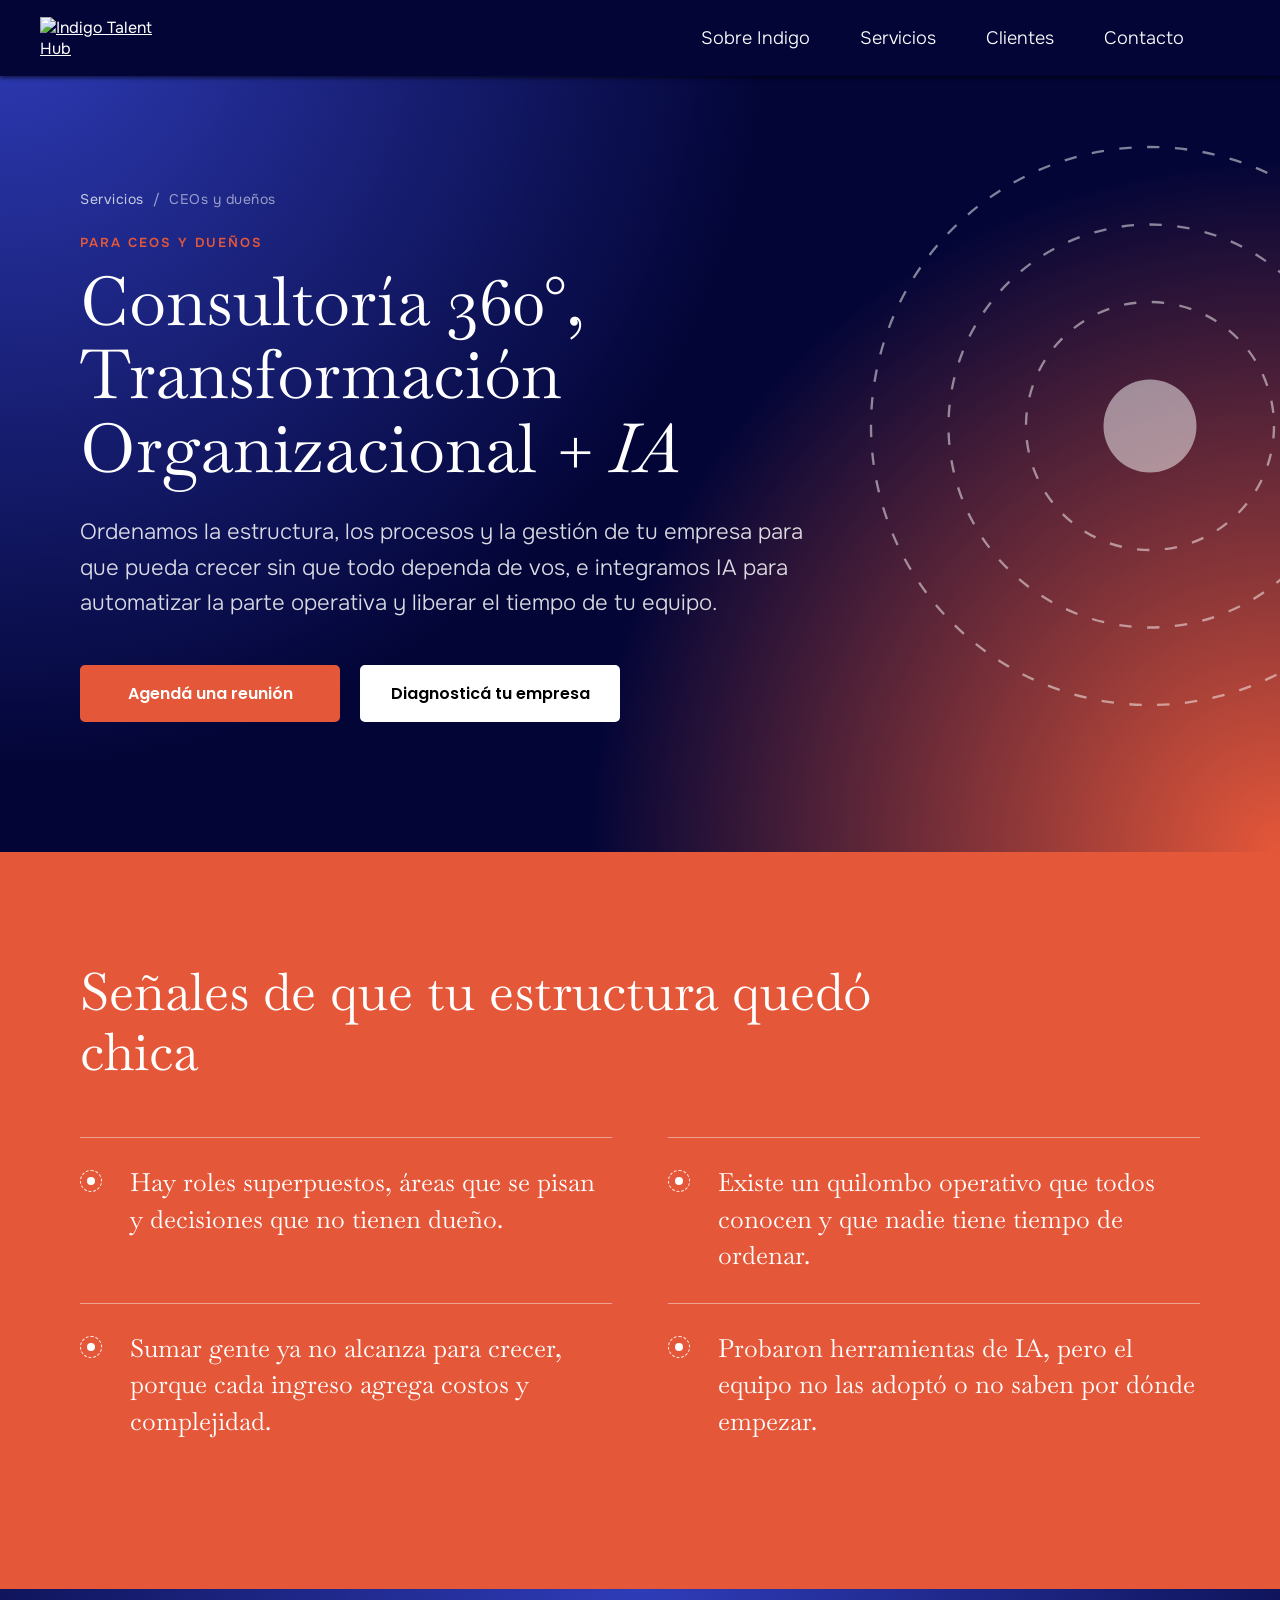
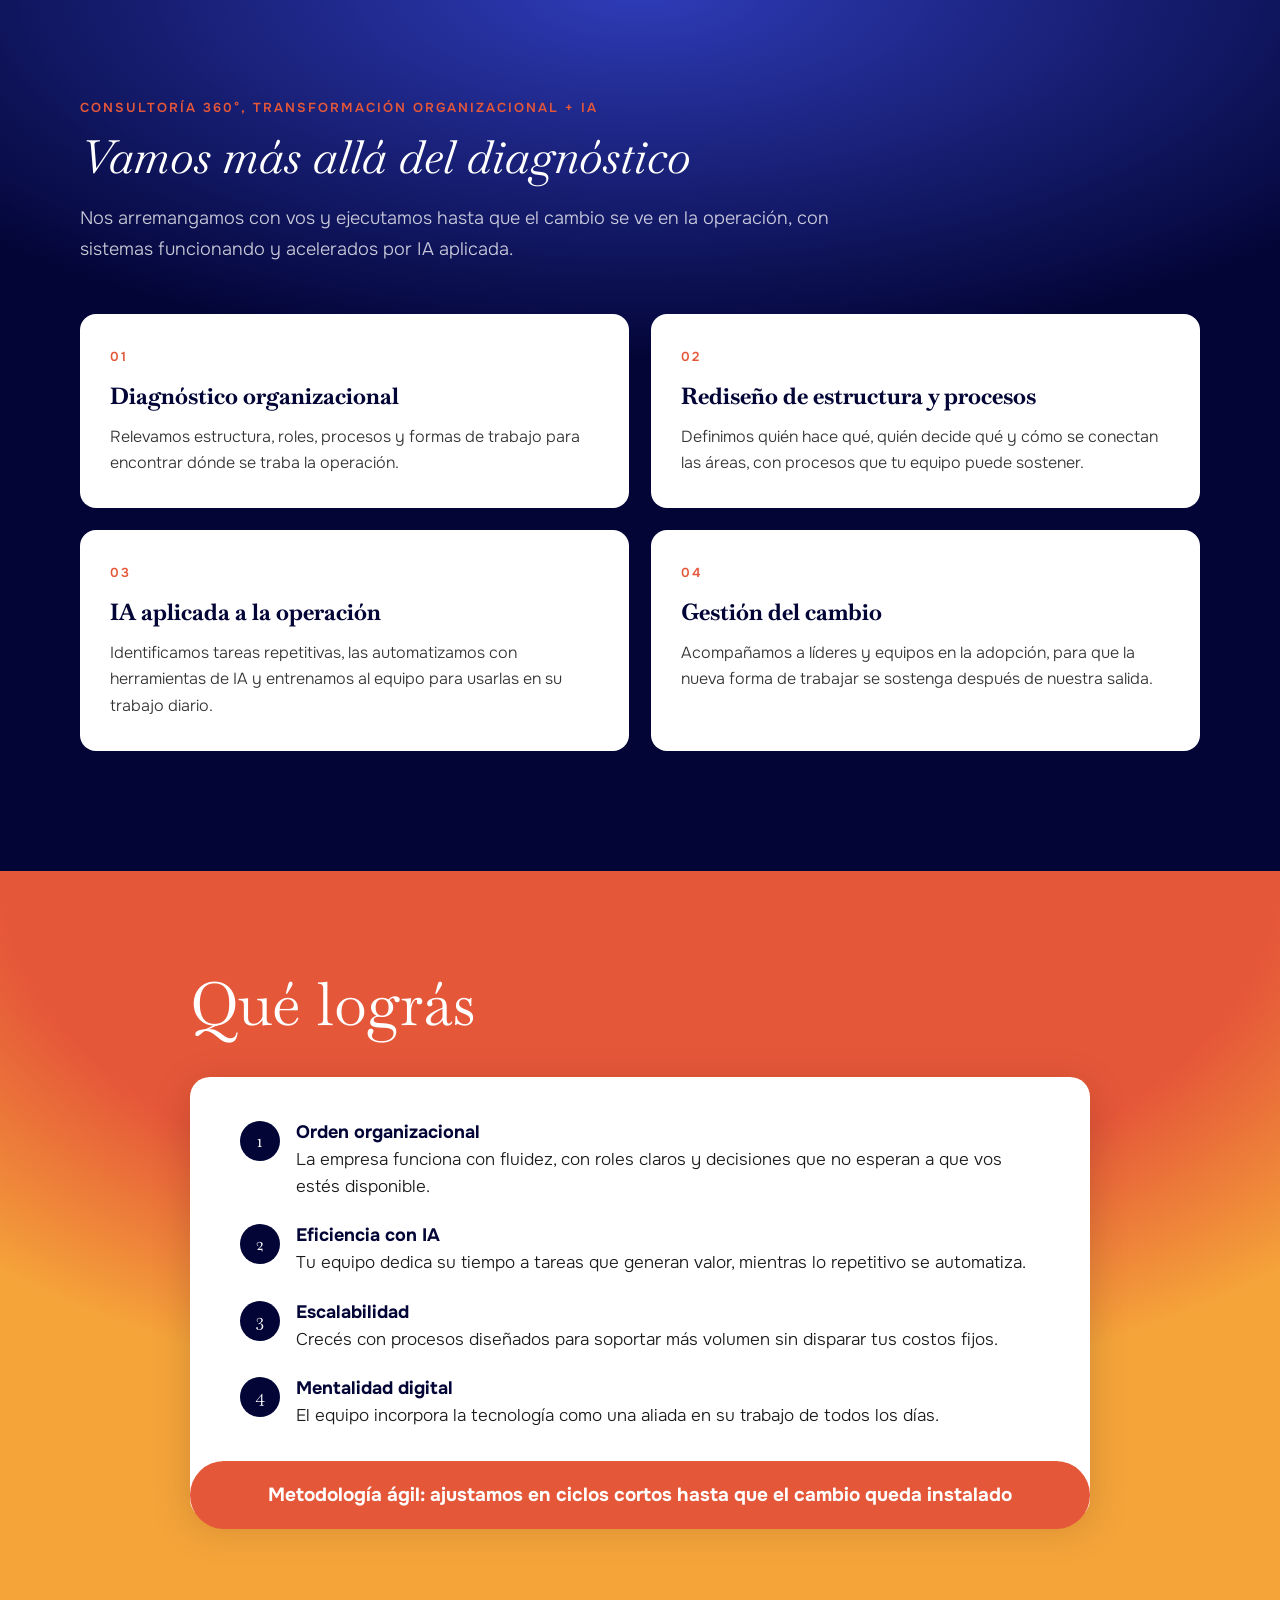
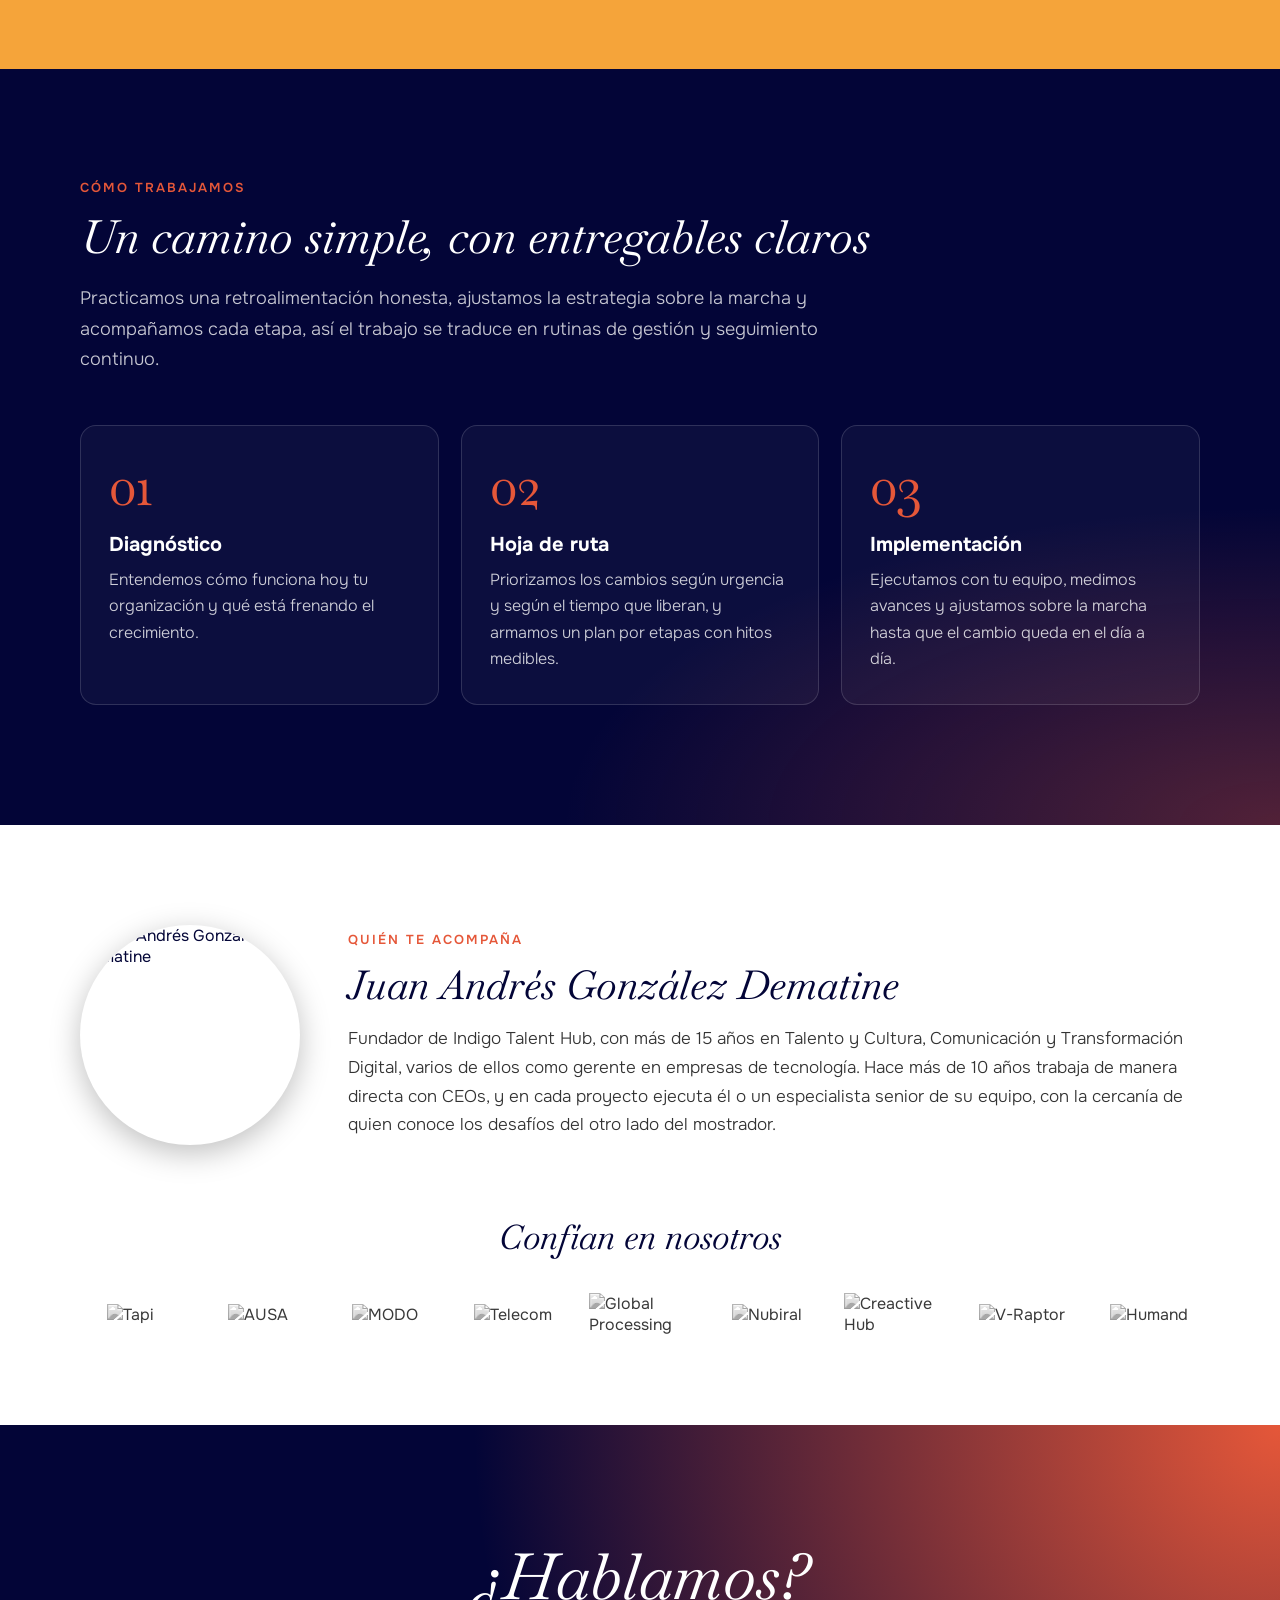
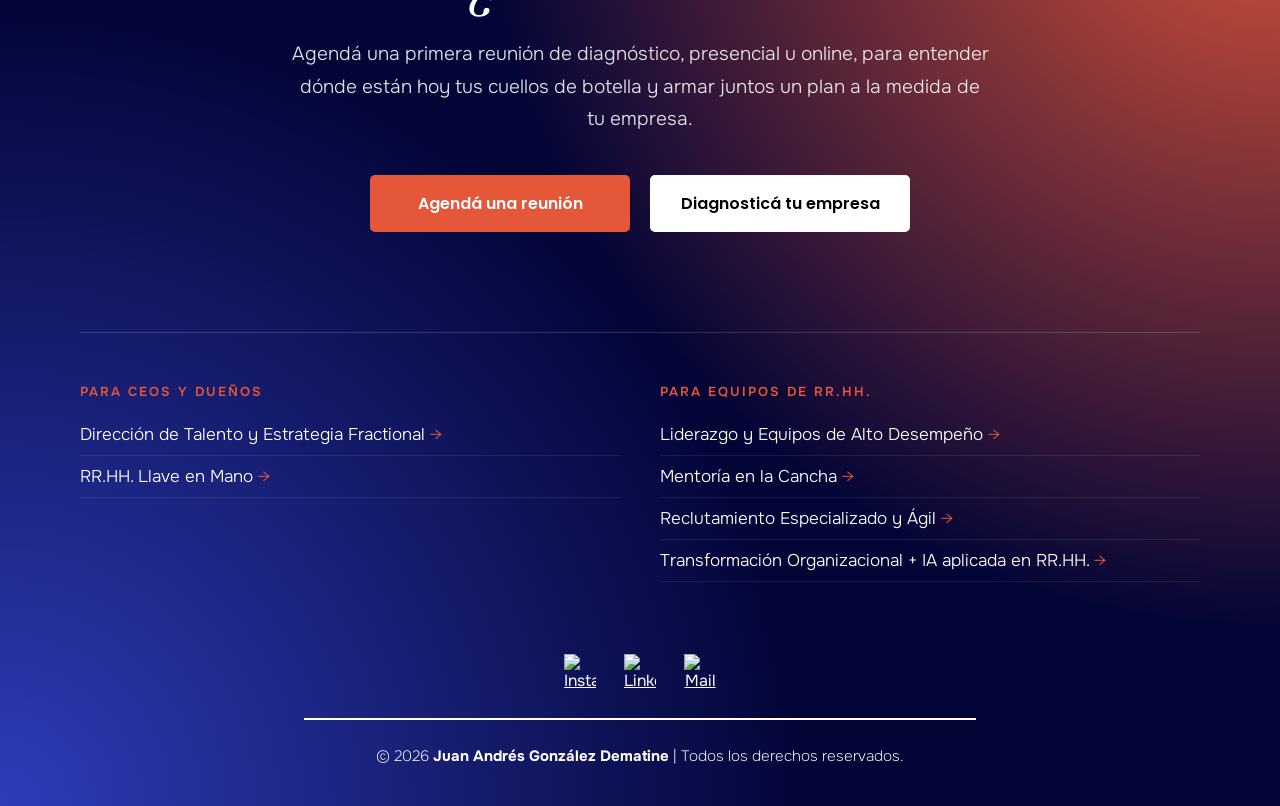
==== consultoria-360.html @ 455ba2f0 "agregado de servicios" ====
<!DOCTYPE html>
<html lang="es">
<head>
<!-- Google Tag Manager -->
<script>(function(w,d,s,l,i){w[l]=w[l]||[];w[l].push({'gtm.start':new Date().getTime(),event:'gtm.js'});var f=d.getElementsByTagName(s)[0],j=d.createElement(s),dl=l!='dataLayer'?'&l='+l:'';j.async=true;j.src='https://www.googletagmanager.com/gtm.js?id='+i+dl;f.parentNode.insertBefore(j,f);})(window,document,'script','dataLayer','GTM-PKJ9HS4C');</script>
<!-- End Google Tag Manager -->
<meta charset="UTF-8">
<meta name="viewport" content="width=device-width, initial-scale=1.0">
<title>Consultoría 360°, Transformación Organizacional + IA | Indigo Talent Hub</title>
<meta name="description" content="Ordenamos estructura, procesos y gestión para que tu empresa escale con eficiencia, integrando IA para automatizar la operación.">
<meta property="og:title" content="Consultoría 360°, Transformación Organizacional + IA | Indigo Talent Hub">
<meta property="og:description" content="Ordenamos estructura, procesos y gestión para que tu empresa escale con eficiencia, integrando IA para automatizar la operación.">
<meta property="og:image" content="https://www.indigotalenthub.com/png/logoindigo.png">
<link rel="icon" href="https://www.indigotalenthub.com/png/logoNavIndigo.png" type="image/png">
<link rel="preconnect" href="https://fonts.googleapis.com">
<link rel="preconnect" href="https://fonts.gstatic.com" crossorigin>
<link href="https://fonts.googleapis.com/css2?family=Baskervville:ital,wght@0,400;0,700;1,400&family=Onest:wght@200;300;400;600;700&family=Poppins:wght@600&display=swap" rel="stylesheet">
<style>
:root{--navy:#030537;--coral:#E55739;--amber:#F5A43A;--blue:rgba(70,90,255,.65);--cream:#FEFCF3;--ink:#1a1a1a;--muted:#333}
*{box-sizing:border-box}
html,body{margin:0;padding:0;background:var(--navy);color:#fff;font-family:Onest,sans-serif;overflow-x:hidden;scroll-behavior:smooth}
img{max-width:100%;height:auto}
a{color:inherit}
.wrap{width:min(1120px,88%);margin:0 auto}
.label{font-size:13px;font-weight:600;letter-spacing:2px;text-transform:uppercase;color:var(--coral);margin:0 0 14px}
.serif{font-family:Baskervville,serif}

/* navbar (igual al sitio) */
.navbar{position:fixed;top:0;left:0;width:100%;height:76px;background:var(--navy);display:flex;align-items:center;justify-content:space-between;padding:10px 40px;z-index:999;box-shadow:0 2px 4px rgba(0,0,0,.6)}
.navbar img{display:block;width:120px;transition:transform .3s}
.navbar img:hover{transform:scale(1.04)}
.nav-links{display:flex;gap:18px;align-items:center;margin-right:40px}
.nav-links a{text-decoration:none;color:#fff;padding:10px 16px;border-radius:8px;transition:.3s;font-size:18px;font-weight:300}
.nav-links a:hover{background:var(--coral);transform:scale(1.04)}
.nav-cta{display:none;text-decoration:none;background:var(--coral);color:#fff;font-family:Poppins,sans-serif;font-weight:600;font-size:14px;padding:9px 16px;border-radius:5px}

/* botones (igual al sitio) */
.btns{display:flex;gap:20px;flex-wrap:wrap}
.btn{text-decoration:none;display:inline-flex;justify-content:center;align-items:center;width:260px;padding:14px 20px;font-family:Poppins,sans-serif;font-weight:600;font-size:16px;border-radius:5px;transition:.3s}
.btn-naranja{background:var(--coral);color:#fff;border:2px solid var(--coral)}
.btn-naranja:hover{background:transparent;color:var(--coral)}
.btn-blanco{background:#fff;color:#000;border:2px solid #fff}
.btn-blanco:hover{background:transparent;color:#fff}

/* hero */
.hero{position:relative;overflow:hidden;padding:190px 0 130px;background:radial-gradient(circle at left top,var(--blue),transparent 50%),radial-gradient(circle at right bottom,var(--coral),transparent 45%),var(--navy)}
.hero .wrap{position:relative;z-index:2}
.crumb{font-size:14px;color:rgba(255,255,255,.55);margin:0 0 26px;letter-spacing:.5px}
.crumb a{text-decoration:none;color:rgba(255,255,255,.75)}
.crumb a:hover{color:#fff}
.hero h1{font-family:Baskervville,serif;font-weight:400;font-size:68px;line-height:1.08;margin:0 0 30px;max-width:900px}
.hero h1 em{font-style:italic}
.hero .lead{font-size:22px;font-weight:300;line-height:1.6;color:rgba(255,255,255,.85);max-width:760px;margin:0 0 44px}
.deco{position:absolute;right:-180px;top:50%;transform:translateY(-50%);width:620px;opacity:.55;pointer-events:none;z-index:1}

/* dolores: fondo naranja como "Sobre Indigo" */
.pains{background:var(--coral);padding:110px 0 120px}
.pains h2{font-family:Baskervville,serif;font-weight:300;font-size:52px;line-height:1.15;margin:0 0 56px;max-width:860px}
.pain-grid{display:grid;grid-template-columns:1fr 1fr;gap:0 56px}
.pain{border-top:1px solid rgba(255,255,255,.45);padding:26px 0 30px;display:grid;grid-template-columns:36px 1fr;gap:14px;align-items:start}
.pain .dot{width:22px;height:22px;border-radius:50%;border:1.5px dashed rgba(255,255,255,.9);margin-top:6px;position:relative}
.pain .dot::after{content:"";position:absolute;inset:6px;border-radius:50%;background:#fff}
.pain p{margin:0;font-family:Baskervville,serif;font-size:25px;line-height:1.45}

/* qué hacemos: como "Offering" */
.what{padding:110px 0 120px;background:radial-gradient(100% 60% at center top,var(--blue),transparent 70%),var(--navy)}
.what h2,.steps h2{font-family:Baskervville,serif;font-style:italic;font-weight:400;font-size:46px;line-height:1.2;margin:0 0 18px}
.sub{font-size:18px;font-weight:300;line-height:1.7;color:rgba(255,255,255,.78);max-width:780px;margin:0 0 50px}
.cards{display:grid;grid-template-columns:repeat(2,1fr);gap:22px}
.cards.c3{grid-template-columns:repeat(3,1fr)}
.card{background:#fff;border-radius:16px;padding:32px 30px;transition:transform .2s}
.card:hover{transform:scale(1.02)}
.card .n{font-size:13px;font-weight:600;letter-spacing:2px;color:var(--coral);margin:0 0 14px}
.card h3{font-family:Baskervville,serif;font-weight:700;font-size:23px;line-height:1.3;color:var(--navy);margin:0 0 12px}
.card p{font-size:16px;font-weight:300;line-height:1.65;color:var(--muted);margin:0}

/* resultados: como "Nuestro ADN" */
.results{padding:100px 20px 110px;background:radial-gradient(100% 90% at center top,var(--coral) 50%,transparent 75%),var(--amber)}
.results .inner{max-width:900px;margin:0 auto}
.results h2{font-family:Baskervville,serif;font-weight:400;font-size:60px;line-height:1.1;margin:0 0 40px}
.res-wrap{position:relative;padding-bottom:40px}
.res-card{background:#fff;border-radius:20px;padding:44px 50px 90px;box-shadow:0 8px 40px rgba(0,0,0,.15)}
.res-list{list-style:none;margin:0;padding:0;display:flex;flex-direction:column;gap:24px}
.res-list li{display:grid;grid-template-columns:40px 1fr;gap:16px;align-items:start}
.res-list .ic{width:40px;height:40px;border-radius:50%;background:var(--navy);color:#fff;display:flex;align-items:center;justify-content:center;font-family:Baskervville,serif;font-size:18px}
.res-list b{display:block;font-weight:700;color:var(--navy);font-size:18px;margin-bottom:3px}
.res-list span{font-size:17px;font-weight:300;line-height:1.6;color:var(--ink)}
.res-bar{position:absolute;bottom:0;left:50%;transform:translateX(-50%);width:100%;background:var(--coral);border-radius:35px;margin-bottom:30px;padding:22px 40px;text-align:center}
.res-bar p{margin:0;font-size:19px;font-weight:700}

/* pasos */
.steps{padding:110px 0 120px;background:radial-gradient(80% 60% at right bottom,rgba(229,87,57,.35),transparent 70%),var(--navy)}
.origin{border-left:3px solid var(--coral);padding:4px 0 4px 26px;margin:0 0 56px;max-width:860px}
.origin p{margin:0;font-family:Baskervville,serif;font-style:italic;font-size:24px;line-height:1.55;color:rgba(255,255,255,.92)}

.step-grid{display:grid;grid-template-columns:repeat(3,1fr);gap:22px;margin-top:20px}
.step{border:1px solid rgba(255,255,255,.14);border-radius:16px;padding:32px 28px;background:rgba(255,255,255,.04)}
.step .num{font-family:Baskervville,serif;font-size:56px;line-height:1;color:var(--coral);margin:0 0 18px}
.step h3{font-size:20px;font-weight:700;margin:0 0 10px}
.step p{font-size:16px;font-weight:300;line-height:1.65;color:rgba(255,255,255,.8);margin:0}

/* prueba social: fondo blanco como "Clientes" */
.proof{background:#fff;color:var(--navy);padding:100px 0 90px}
.founder{display:grid;grid-template-columns:220px 1fr;gap:48px;align-items:center;margin-bottom:70px}
.founder img{width:220px;height:220px;border-radius:50%;object-fit:cover;box-shadow:0 8px 30px rgba(0,0,0,.25)}
.founder h2{font-family:Baskervville,serif;font-style:italic;font-weight:400;font-size:40px;margin:0 0 14px}
.founder p{font-size:17px;font-weight:300;line-height:1.7;color:var(--muted);margin:0}
.stats{display:grid;grid-template-columns:repeat(3,1fr);gap:20px;margin:0 0 70px}
.stat{background:var(--cream);border-radius:16px;padding:28px;text-align:left}
.stat .v{font-family:Baskervville,serif;font-size:50px;line-height:1;color:var(--coral)}
.stat .l{font-size:16px;font-weight:300;color:var(--muted);margin-top:8px}
.quotes{display:grid;grid-template-columns:repeat(auto-fit,minmax(300px,1fr));gap:22px;margin:0 0 70px}
.quote{background:var(--cream);border-radius:20px;padding:36px 36px 30px;position:relative}
.quote::before{content:"\201C";font-family:Baskervville,serif;font-size:90px;line-height:1;color:var(--coral);position:absolute;top:14px;left:26px}
.quote p{font-family:Baskervville,serif;font-style:italic;font-size:20px;line-height:1.6;color:var(--navy);margin:44px 0 20px}
.quote .who{font-size:15px;font-weight:700;color:var(--navy)}
.quote .role{font-size:14px;font-weight:300;color:var(--muted)}
.logos-title{font-family:Baskervville,serif;font-style:italic;font-size:34px;text-align:center;margin:0 0 34px}
.logos{display:grid;grid-template-columns:repeat(9,1fr);gap:26px;align-items:center}
.logos img{max-height:46px;width:auto;margin:0 auto;display:block;object-fit:contain;filter:grayscale(1);opacity:.8;transition:.2s}
.logos img:hover{filter:none;opacity:1}

/* cierre: como "Contactanos" */
.contact{text-align:center;padding:110px 0 40px;background:radial-gradient(circle at left bottom,var(--blue),transparent 50%),radial-gradient(circle at right top,var(--coral),transparent 50%),var(--navy)}
.contact h2{font-family:Baskervville,serif;font-style:italic;font-weight:100;font-size:64px;margin:0 0 20px}
.contact .txt{font-size:19px;font-weight:300;line-height:1.7;color:rgba(255,255,255,.88);max-width:700px;margin:0 auto 40px}
.contact .btns{justify-content:center}
.others{margin:100px auto 0;text-align:left;display:grid;grid-template-columns:1fr 1fr;gap:40px;border-top:1px solid rgba(255,255,255,.15);padding-top:50px}
.others ul{list-style:none;margin:0;padding:0}
.others li a{display:block;text-decoration:none;font-size:17px;font-weight:300;padding:10px 0;border-bottom:1px solid rgba(255,255,255,.08);transition:.2s}
.others li a:hover{color:var(--coral);padding-left:6px}
.others li a::after{content:" \2192";color:var(--coral)}
.iconos{display:flex;justify-content:center;gap:10px;margin:70px 0 26px}
.iconos a{width:50px;height:40px;display:flex;justify-content:center;align-items:center}
.iconos img{width:32px;transition:transform .2s}
.iconos img:hover{transform:scale(1.2)}
.borde{width:60%;height:2px;background:#fff;margin:0 auto}
.copy{font-size:15px;font-weight:200;margin:26px 0 0}
.copy b{font-weight:700}

.origin p.label,.founder p.label{font-family:Onest,sans-serif;font-style:normal;font-size:13px;font-weight:600;letter-spacing:2px;color:var(--coral);line-height:1.4;margin:0 0 10px}
@media (max-width:1024px){
  .hero h1{font-size:54px}
  .pains h2{font-size:42px}.pain p{font-size:22px}
  .cards.c3{grid-template-columns:1fr 1fr}
  .logos{grid-template-columns:repeat(5,1fr)}
}
@media (max-width:900px){
  .navbar{padding:10px 20px;height:64px}
  .nav-links{display:none}.nav-cta{display:inline-block}
  .navbar img{width:100px}
  .hero{padding:140px 0 90px}
  .hero h1{font-size:42px}
  .hero .lead{font-size:18px}
  .deco{width:380px;right:-200px;top:30%;opacity:.35}
  .pains,.what,.steps{padding:80px 0 90px}
  .pains h2{font-size:36px;margin-bottom:36px}
  .pain-grid{grid-template-columns:1fr}
  .what h2,.steps h2{font-size:34px}
  .sub{font-size:16px;margin-bottom:36px}
  .cards,.cards.c3,.step-grid{grid-template-columns:1fr}
  .results{padding:70px 20px 80px}
  .results h2{font-size:44px}
  .res-card{padding:30px 28px 100px}
  .founder{grid-template-columns:1fr;text-align:center;gap:26px}
  .founder img{margin:0 auto;width:180px;height:180px}
  .stats{grid-template-columns:1fr}
  .others{grid-template-columns:1fr}
  .contact h2{font-size:46px}
}
@media (max-width:600px){
  .deco{display:none}
  .hero h1{font-size:34px}
  .hero .lead{font-size:16px}
  .btns{flex-direction:column;align-items:stretch;gap:12px}
  .btn{width:100%}
  .pains h2{font-size:30px}.pain p{font-size:19px}
  .card{padding:24px 22px}.card h3{font-size:20px}.card p{font-size:15px}
  .results h2{font-size:36px}
  .res-card{padding:24px 22px 110px}
  .res-list span{font-size:15px}.res-list b{font-size:16px}
  .res-bar{padding:16px 20px}.res-bar p{font-size:15px}
  .origin p{font-size:19px}
  .step .num{font-size:44px}
  .quote p{font-size:17px}
  .logos{grid-template-columns:repeat(3,1fr);gap:22px}
  .contact h2{font-size:38px}.contact .txt{font-size:16px}
}
</style>
</head>
<body id="top">
<noscript><iframe src="https://www.googletagmanager.com/ns.html?id=GTM-PKJ9HS4C" height="0" width="0" style="display:none;visibility:hidden"></iframe></noscript>

<header class="navbar">
  <a href="index.html"><img src="https://www.indigotalenthub.com/png/logohero.png" alt="Indigo Talent Hub" width="120"></a>
  <nav class="nav-links">
    <a href="index.html#about">Sobre Indigo</a>
    <a href="index.html#offering">Servicios</a>
    <a href="index.html#clientes">Clientes</a>
    <a href="#contacto">Contacto</a>
  </nav>
  <a class="nav-cta" href="formulario-reunion.html?servicio=consultoria-360">Agendá una reunión</a>
</header>

<section class="hero">
  <svg class="deco" viewBox="0 0 400 400" fill="none" aria-hidden="true"><circle cx="200" cy="200" r="180" stroke="rgba(255,255,255,.9)" stroke-width="1.5" stroke-dasharray="8 10"/><circle cx="200" cy="200" r="130" stroke="rgba(255,255,255,.9)" stroke-width="1.5" stroke-dasharray="8 10"/><circle cx="200" cy="200" r="80" stroke="rgba(255,255,255,.9)" stroke-width="1.5" stroke-dasharray="8 10"/><circle cx="200" cy="200" r="30" fill="rgba(255,255,255,.9)"/></svg>
  <div class="wrap">
    <p class="crumb"><a href="index.html#offering">Servicios</a> &nbsp;/&nbsp; CEOs y dueños</p>
    <p class="label">Para CEOs y dueños</p>
    <h1>Consultoría 360°, Transformación Organizacional <em>+ IA</em></h1>
    <p class="lead">Ordenamos la estructura, los procesos y la gestión de tu empresa para que pueda crecer sin que todo dependa de vos, e integramos IA para automatizar la parte operativa y liberar el tiempo de tu equipo.</p>
    <div class="btns">
      <a class="btn btn-naranja" href="formulario-reunion.html?servicio=consultoria-360">Agendá una reunión</a>
      <a class="btn btn-blanco" href="https://indigodiagnostico.netlify.app/" target="_blank" rel="noopener">Diagnosticá tu empresa</a>
    </div>
  </div>
</section>

<section class="pains">
  <div class="wrap">
    <h2>Señales de que tu estructura quedó chica</h2>
    <div class="pain-grid">
<div class="pain"><span class="dot"></span><p>Hay roles superpuestos, áreas que se pisan y decisiones que no tienen dueño.</p></div>
<div class="pain"><span class="dot"></span><p>Existe un quilombo operativo que todos conocen y que nadie tiene tiempo de ordenar.</p></div>
<div class="pain"><span class="dot"></span><p>Sumar gente ya no alcanza para crecer, porque cada ingreso agrega costos y complejidad.</p></div>
<div class="pain"><span class="dot"></span><p>Probaron herramientas de IA, pero el equipo no las adoptó o no saben por dónde empezar.</p></div>
    </div>
  </div>
</section>

<section class="what">
  <div class="wrap">
    <p class="label">Consultoría 360°, Transformación Organizacional + IA</p>
    <h2>Vamos más allá del diagnóstico</h2>
    <p class="sub">Nos arremangamos con vos y ejecutamos hasta que el cambio se ve en la operación, con sistemas funcionando y acelerados por IA aplicada.</p>
    <div class="cards">
<article class="card"><p class="n">01</p><h3>Diagnóstico organizacional</h3><p>Relevamos estructura, roles, procesos y formas de trabajo para encontrar dónde se traba la operación.</p></article>
<article class="card"><p class="n">02</p><h3>Rediseño de estructura y procesos</h3><p>Definimos quién hace qué, quién decide qué y cómo se conectan las áreas, con procesos que tu equipo puede sostener.</p></article>
<article class="card"><p class="n">03</p><h3>IA aplicada a la operación</h3><p>Identificamos tareas repetitivas, las automatizamos con herramientas de IA y entrenamos al equipo para usarlas en su trabajo diario.</p></article>
<article class="card"><p class="n">04</p><h3>Gestión del cambio</h3><p>Acompañamos a líderes y equipos en la adopción, para que la nueva forma de trabajar se sostenga después de nuestra salida.</p></article>
    </div>
  </div>
</section>

<section class="results">
  <div class="inner">
    <h2>Qué lográs</h2>
    <div class="res-wrap">
      <div class="res-card"><ul class="res-list">
<li><span class="ic">1</span><div><b>Orden organizacional</b><span>La empresa funciona con fluidez, con roles claros y decisiones que no esperan a que vos estés disponible.</span></div></li>
<li><span class="ic">2</span><div><b>Eficiencia con IA</b><span>Tu equipo dedica su tiempo a tareas que generan valor, mientras lo repetitivo se automatiza.</span></div></li>
<li><span class="ic">3</span><div><b>Escalabilidad</b><span>Crecés con procesos diseñados para soportar más volumen sin disparar tus costos fijos.</span></div></li>
<li><span class="ic">4</span><div><b>Mentalidad digital</b><span>El equipo incorpora la tecnología como una aliada en su trabajo de todos los días.</span></div></li>
      </ul></div>
      <div class="res-bar"><p>Metodología ágil: ajustamos en ciclos cortos hasta que el cambio queda instalado</p></div>
    </div>
  </div>
</section>

<section class="steps">
  <div class="wrap">
    <p class="label">Cómo trabajamos</p>
    <h2>Un camino simple, con entregables claros</h2>
    <p class="sub">Practicamos una retroalimentación honesta, ajustamos la estrategia sobre la marcha y acompañamos cada etapa, así el trabajo se traduce en rutinas de gestión y seguimiento continuo.</p>
    
    <div class="step-grid">
<div class="step"><p class="num">01</p><h3>Diagnóstico</h3><p>Entendemos cómo funciona hoy tu organización y qué está frenando el crecimiento.</p></div>
<div class="step"><p class="num">02</p><h3>Hoja de ruta</h3><p>Priorizamos los cambios según urgencia y según el tiempo que liberan, y armamos un plan por etapas con hitos medibles.</p></div>
<div class="step"><p class="num">03</p><h3>Implementación</h3><p>Ejecutamos con tu equipo, medimos avances y ajustamos sobre la marcha hasta que el cambio queda en el día a día.</p></div>
    </div>
  </div>
</section>

<section class="proof">
  <div class="wrap">
    <div class="founder">
      <img src="https://www.indigotalenthub.com/png/fotojuan.webp" alt="Juan Andrés González Dematine" loading="lazy">
      <div>
        <p class="label">Quién te acompaña</p>
        <h2>Juan Andrés González Dematine</h2>
        <p>Fundador de Indigo Talent Hub, con más de 15 años en Talento y Cultura, Comunicación y Transformación Digital, varios de ellos como gerente en empresas de tecnología. Hace más de 10 años trabaja de manera directa con CEOs, y en cada proyecto ejecuta él o un especialista senior de su equipo, con la cercanía de quien conoce los desafíos del otro lado del mostrador.</p>
      </div>
    </div>
    
    
    <p class="logos-title">Confían en nosotros</p>
    <div class="logos"><img src="https://www.indigotalenthub.com/png/tapi.png" alt="Tapi" loading="lazy"><img src="https://www.indigotalenthub.com/png/ausa.jpg" alt="AUSA" loading="lazy"><img src="https://www.indigotalenthub.com/png/modo.png" alt="MODO" loading="lazy"><img src="https://www.indigotalenthub.com/png/telecom.png" alt="Telecom" loading="lazy"><img src="https://www.indigotalenthub.com/png/globalprocessing.webp" alt="Global Processing" loading="lazy"><img src="https://www.indigotalenthub.com/png/nubiral2.png" alt="Nubiral" loading="lazy"><img src="https://www.indigotalenthub.com/png/creactivehub_logo.png" alt="Creactive Hub" loading="lazy"><img src="https://www.indigotalenthub.com/png/vraptor.png" alt="V-Raptor" loading="lazy"><img src="https://www.indigotalenthub.com/png/humand.png" alt="Humand" loading="lazy"></div>
  </div>
</section>

<section class="contact" id="contacto">
  <div class="wrap">
    <h2>¿Hablamos?</h2>
    <p class="txt">Agendá una primera reunión de diagnóstico, presencial u online, para entender dónde están hoy tus cuellos de botella y armar juntos un plan a la medida de tu empresa.</p>
    <div class="btns">
      <a class="btn btn-naranja" href="formulario-reunion.html?servicio=consultoria-360">Agendá una reunión</a>
      <a class="btn btn-blanco" href="https://indigodiagnostico.netlify.app/" target="_blank" rel="noopener">Diagnosticá tu empresa</a>
    </div>
    <div class="others">
      <div><p class="label">Para CEOs y dueños</p><ul><li><a href="direccion-fractional.html">Dirección de Talento y Estrategia Fractional</a></li><li><a href="rrhh-llave-en-mano.html">RR.HH. Llave en Mano</a></li></ul></div>
      <div><p class="label">Para equipos de RR.HH.</p><ul><li><a href="liderazgo-y-equipos.html">Liderazgo y Equipos de Alto Desempeño</a></li><li><a href="mentoria-en-la-cancha.html">Mentoría en la Cancha</a></li><li><a href="reclutamiento.html">Reclutamiento Especializado y Ágil</a></li><li><a href="transformacion-ia-rrhh.html">Transformación Organizacional + IA aplicada en RR.HH.</a></li></ul></div>
    </div>
    <div class="iconos">
      <a href="https://www.instagram.com/indigotalenthub/" target="_blank" rel="noopener"><img src="https://www.indigotalenthub.com/png/Instagram.png" alt="Instagram"></a>
      <a href="https://www.linkedin.com/company/indigotalenthub/" target="_blank" rel="noopener"><img src="https://www.indigotalenthub.com/png/Linkedin.png" alt="LinkedIn"></a>
      <a href="mailto:info@indigotalenthub.com?subject=Consultoría 360°, Transformación Organizacional + IA"><img src="https://www.indigotalenthub.com/png/Mail.png" alt="Mail"></a>
    </div>
    <div class="borde"></div>
    <p class="copy">© 2026 <b>Juan Andrés González Dematine</b> | Todos los derechos reservados.</p>
  </div>
</section>
</body>
</html>
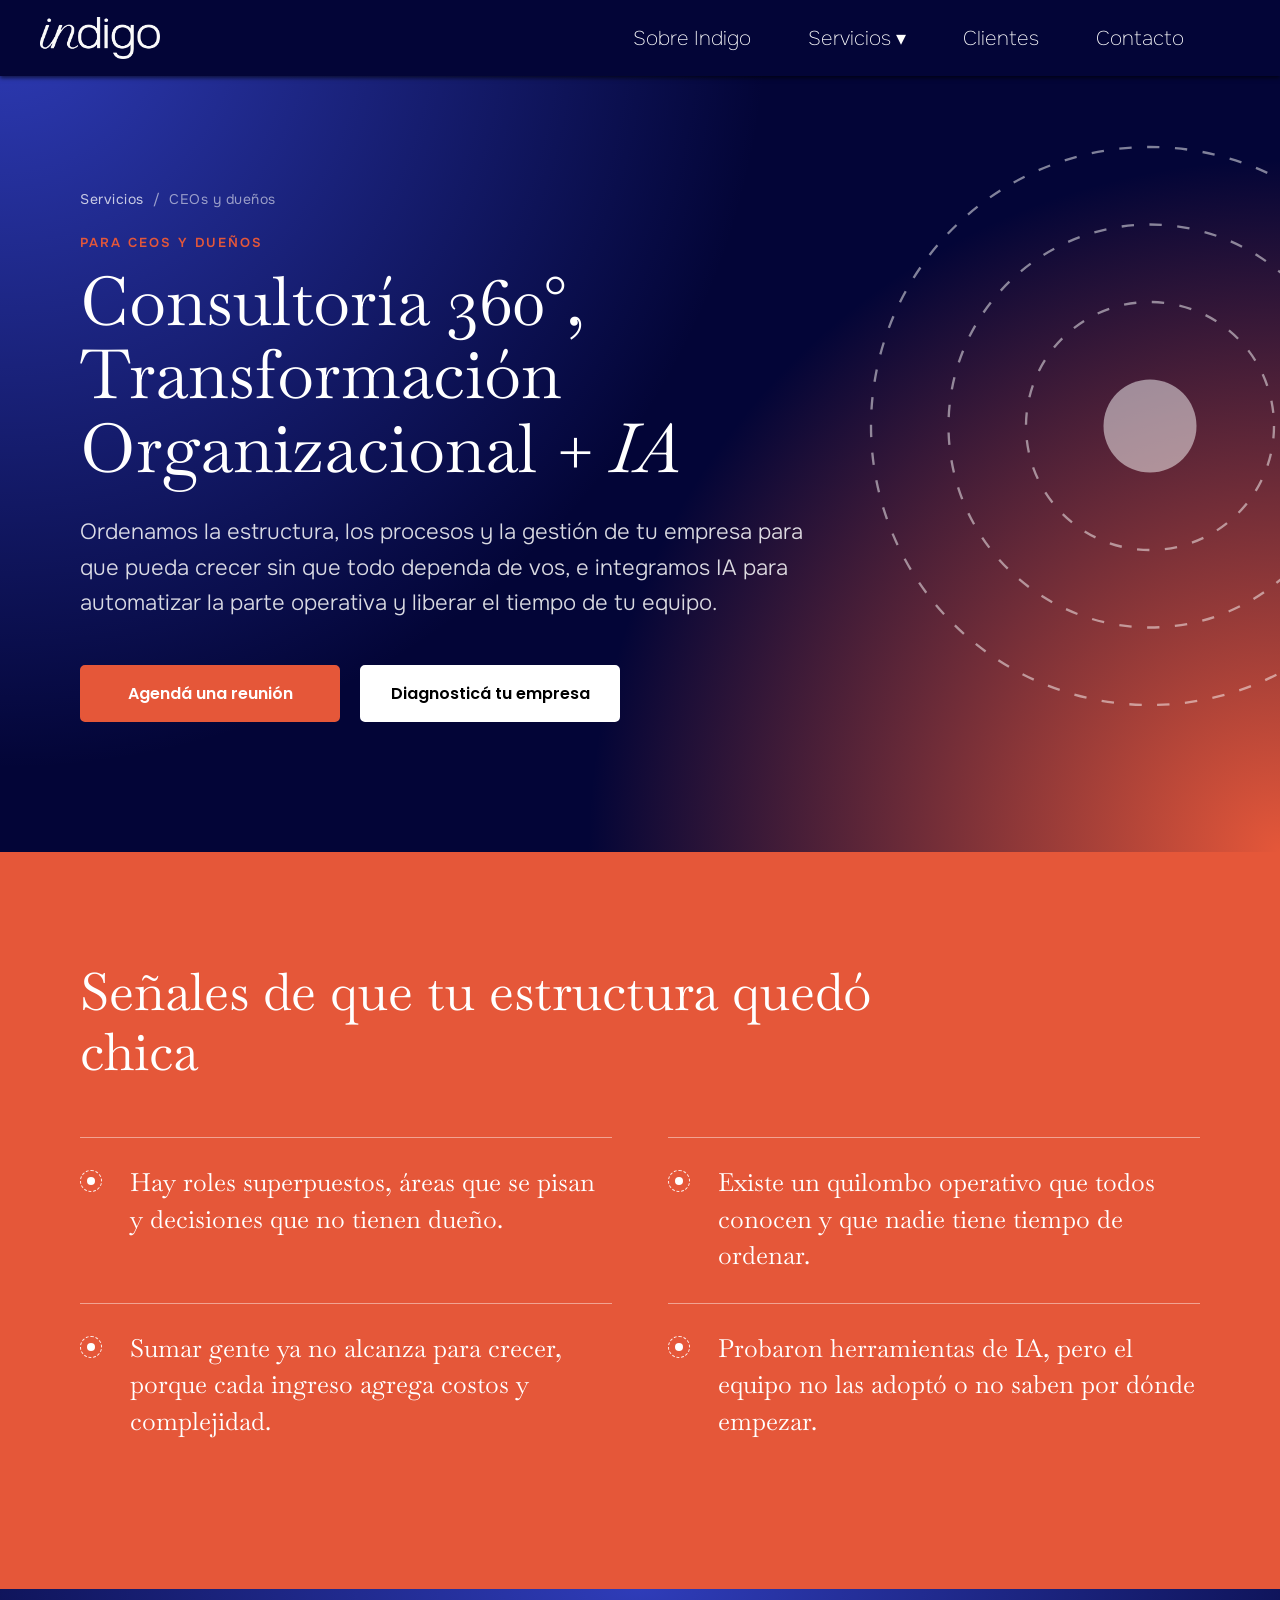
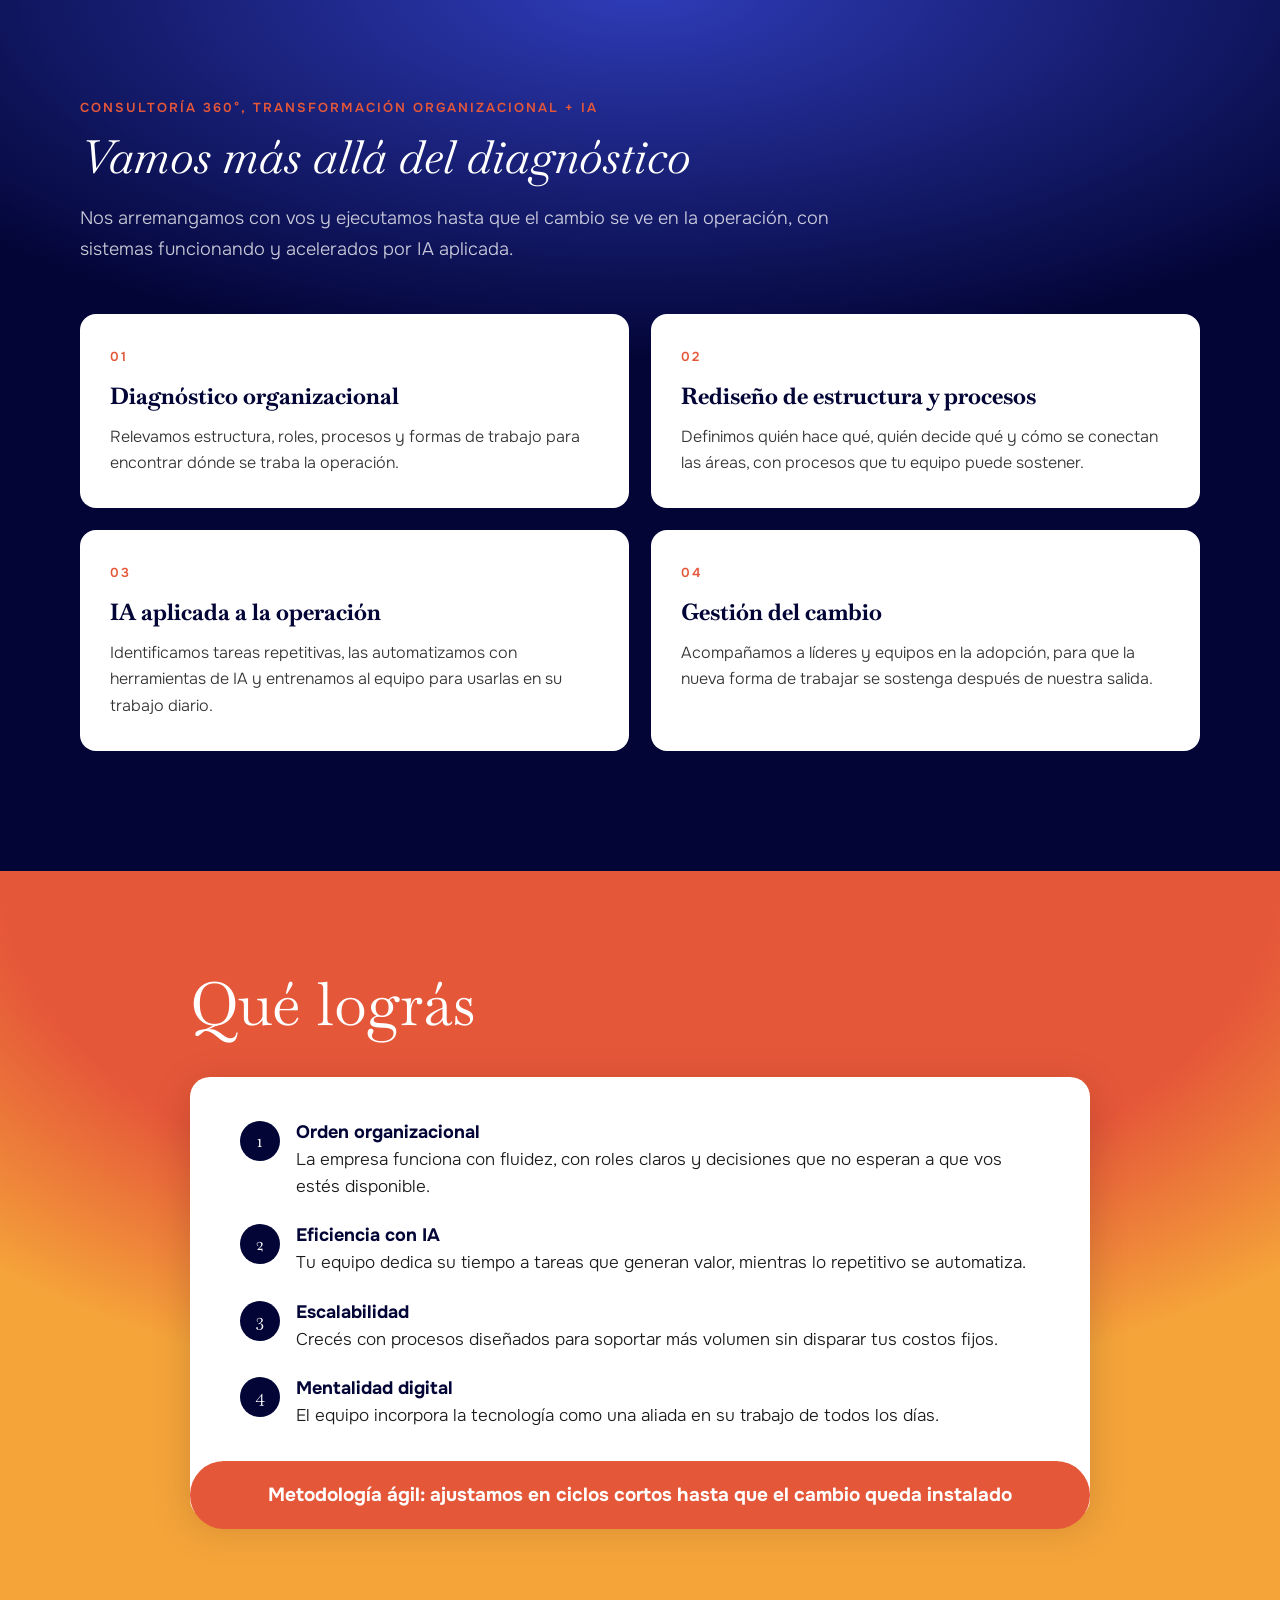
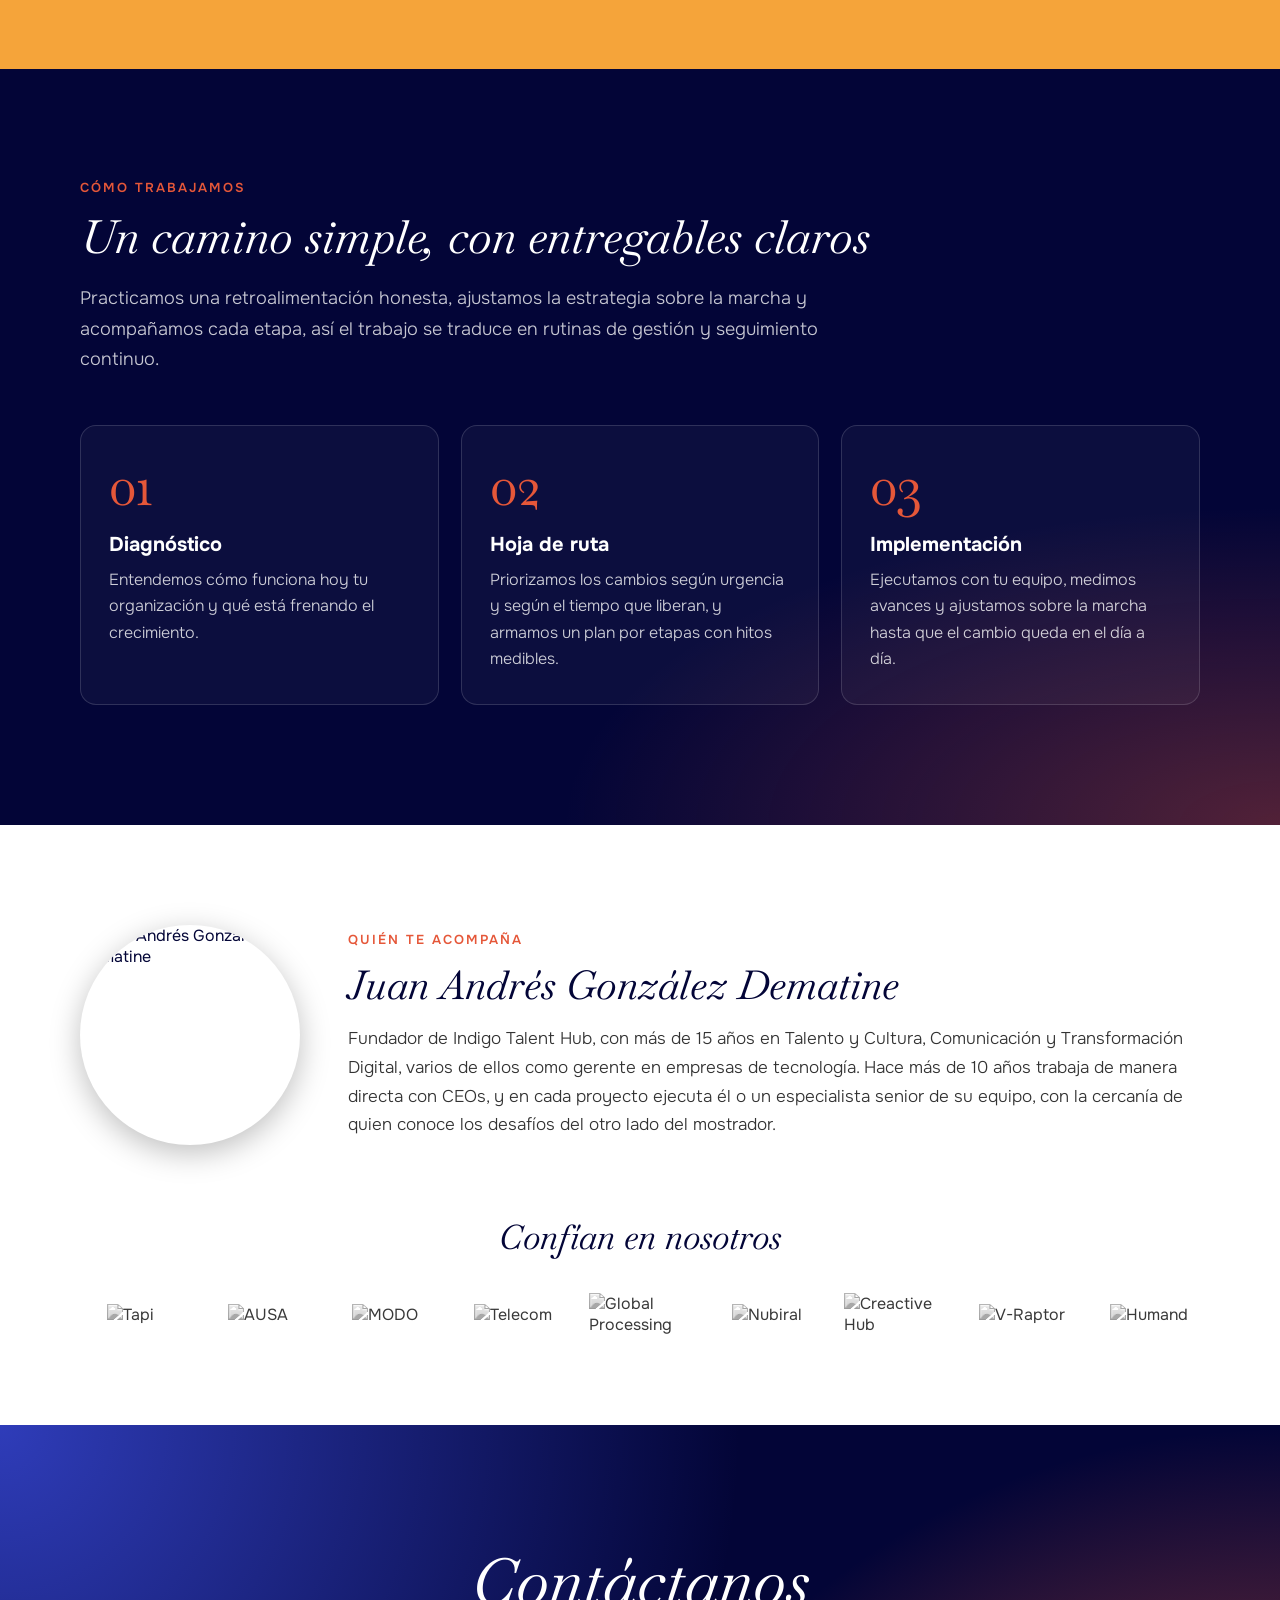
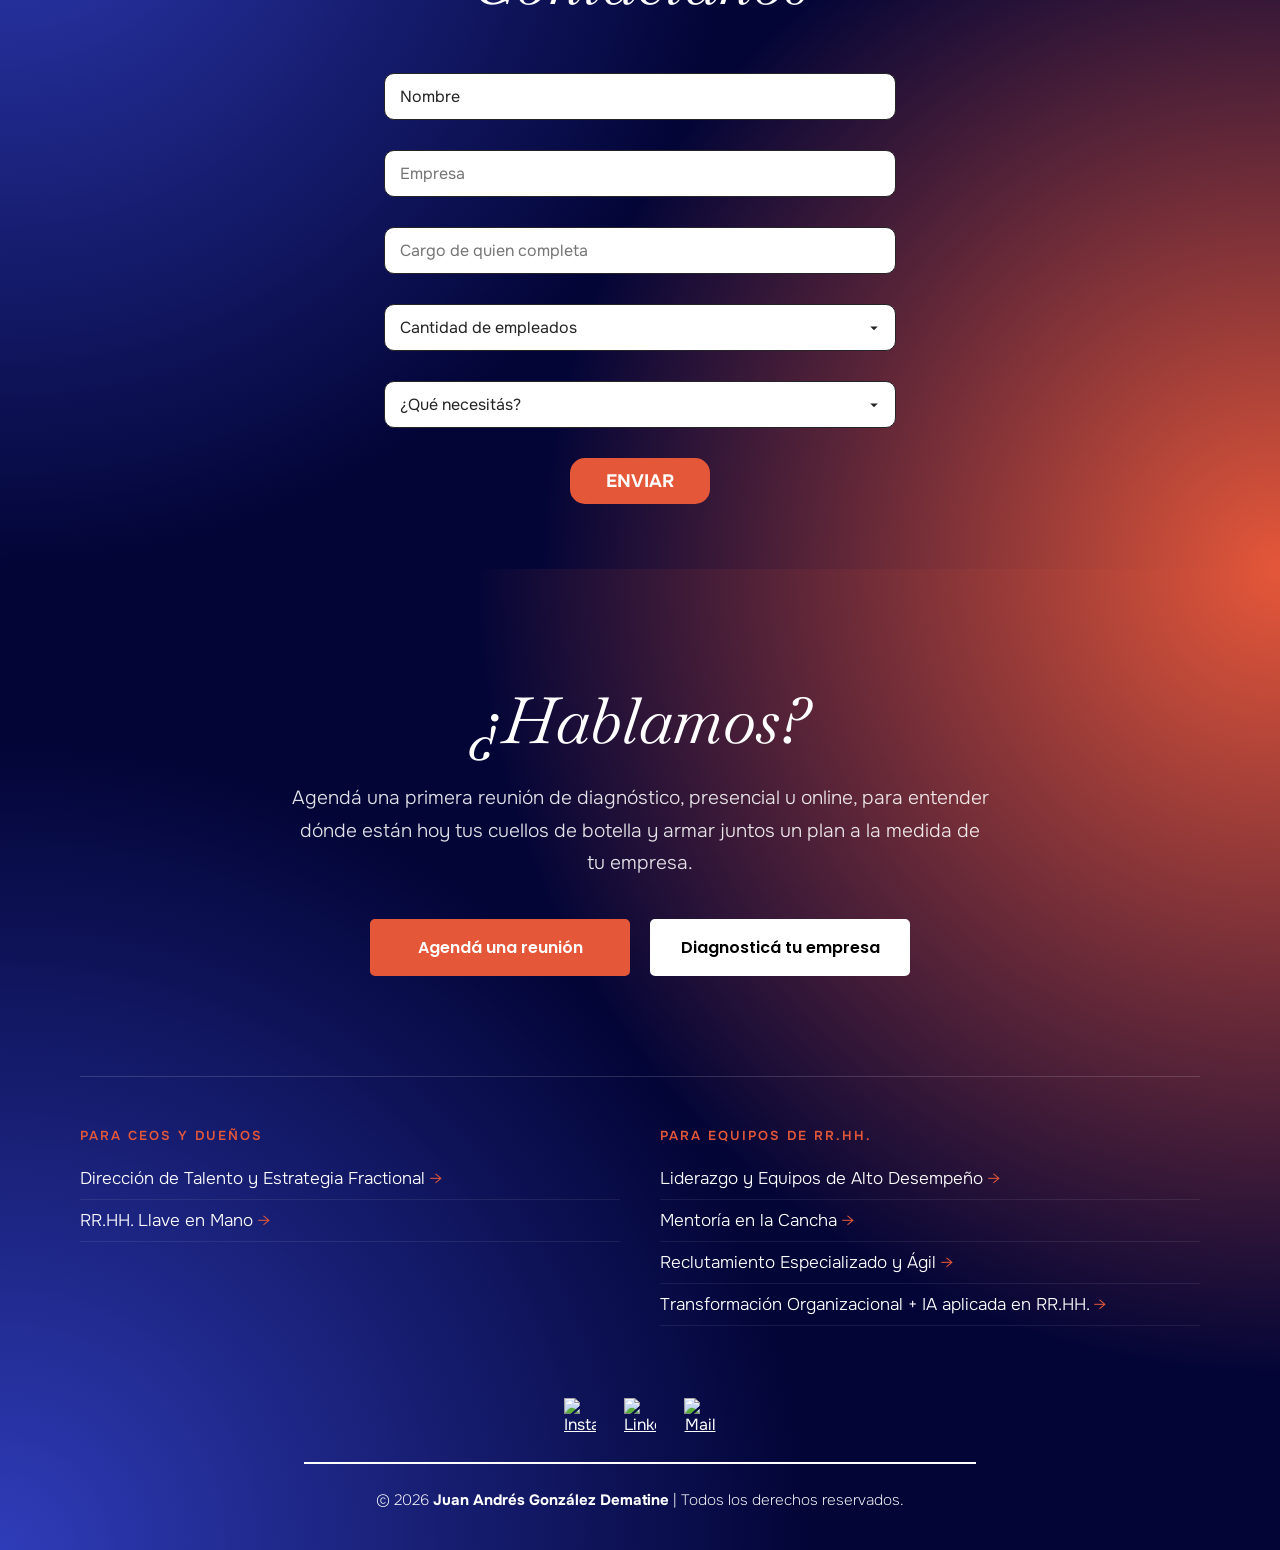
==== commit 158af613: "feat: agrega menu hamburguesa mobile, ajusta formularios y alinea elementos en index y servicios" ====
--- a/consultoria-360.html
+++ b/consultoria-360.html
@@ -29,10 +29,143 @@
 .navbar{position:fixed;top:0;left:0;width:100%;height:76px;background:var(--navy);display:flex;align-items:center;justify-content:space-between;padding:10px 40px;z-index:999;box-shadow:0 2px 4px rgba(0,0,0,.6)}
 .navbar img{display:block;width:120px;transition:transform .3s}
 .navbar img:hover{transform:scale(1.04)}
-.nav-links{display:flex;gap:18px;align-items:center;margin-right:40px}
-.nav-links a{text-decoration:none;color:#fff;padding:10px 16px;border-radius:8px;transition:.3s;font-size:18px;font-weight:300}
-.nav-links a:hover{background:var(--coral);transform:scale(1.04)}
-.nav-cta{display:none;text-decoration:none;background:var(--coral);color:#fff;font-family:Poppins,sans-serif;font-weight:600;font-size:14px;padding:9px 16px;border-radius:5px}
+.nav-links {
+  display: flex;
+  gap: 25px;
+  align-items: center;
+  margin-right: 40px;
+}
+
+.nav-links a {
+  text-decoration: none;
+  color: #fff;
+  padding: 10px 16px;
+  border-radius: 8px;
+  transition: all 0.3s ease;
+  font-size: 20px;
+  font-family: 'Onest', sans-serif;
+  font-weight: 100;
+}
+
+.nav-links a:hover {
+  color: #fff;
+  background-color: #E55739;
+  border-color: #E55739;
+  transform: scale(1.04);
+  cursor: pointer;
+}
+
+.nav-dropdown {
+  position: relative;
+  display: inline-flex;
+  align-items: center;
+}
+
+/* Menú desplegable con estética oscura corporativa */
+.nav-dropdown-menu {
+  display: none;
+  position: absolute;
+  top: 100%;           
+  left: 0;
+  min-width: 340px;
+  background: #030537;
+  border: 1px solid rgba(255, 255, 255, 0.15);
+  box-shadow: 0 10px 30px rgba(0, 0, 0, 0.5);
+  border-radius: 10px;
+  padding: 10px 0;
+  z-index: 1000;
+}
+
+.nav-dropdown-menu a {
+  display: block;
+  padding: 12px 20px;
+  font-size: 16px;
+  font-weight: 300;
+  color: #fff;
+  white-space: normal;
+  border-radius: 0;
+}
+
+.nav-dropdown-menu a:hover {
+  background-color: #E55739;
+  color: #fff;
+  transform: none;
+}
+
+.nav-dropdown:hover .nav-dropdown-menu,
+.nav-dropdown:focus-within .nav-dropdown-menu {
+  display: block;
+}
+
+/* Menú Hamburguesa Mobile (Oculto en Desktop) */
+.hamburger-btn {
+  display: none;
+  background: none;
+  border: none;
+  cursor: pointer;
+  flex-direction: column;
+  gap: 6px;
+  padding: 5px;
+  z-index: 1001;
+}
+
+.hamburger-btn span {
+  display: block;
+  width: 28px;
+  height: 3px;
+  background-color: #fff;
+  border-radius: 2px;
+  transition: 0.3s;
+}
+
+/* Panel Mobile Desplegable */
+.mobile-menu {
+  display: none;
+  position: fixed;
+  top: 76px;
+  left: 0;
+  width: 100%;
+  background: #030537;
+  border-bottom: 1px solid rgba(255, 255, 255, 0.15);
+  box-shadow: 0 15px 30px rgba(0, 0, 0, 0.7);
+  padding: 20px 30px;
+  z-index: 998;
+  max-height: 80vh;
+  overflow-y: auto;
+}
+
+.mobile-menu.active {
+  display: block;
+}
+
+.mobile-menu a {
+  display: block;
+  color: #fff;
+  text-decoration: none;
+  font-size: 18px;
+  padding: 10px 0;
+  border-bottom: 1px solid rgba(255, 255, 255, 0.08);
+}
+
+.mobile-menu .mobile-services-title {
+  font-size: 15px;
+  text-transform: uppercase;
+  letter-spacing: 1.5px;
+  color: var(--coral);
+  margin: 15px 0 5px;
+  font-weight: 600;
+}
+
+.mobile-subservices {
+  padding-left: 15px;
+  margin-bottom: 10px;
+}
+
+.mobile-subservices a {
+  font-size: 15px;
+  color: rgba(255, 255, 255, 0.85);
+  padding: 8px 0;
+}
 
 /* botones (igual al sitio) */
 .btns{display:flex;gap:20px;flex-wrap:wrap}
@@ -120,7 +253,67 @@
 .logos img{max-height:46px;width:auto;margin:0 auto;display:block;object-fit:contain;filter:grayscale(1);opacity:.8;transition:.2s}
 .logos img:hover{filter:none;opacity:1}
 
-/* cierre: como "Contactanos" */
+.form-servicio{text-align:center;padding:110px 0 40px;background:radial-gradient(circle at left top,var(--blue),transparent 50%),radial-gradient(circle at right bottom,var(--coral),transparent 50%),var(--navy)}
+
+.left-form {
+    display: flex;
+    flex-direction: column;
+    gap: 30px;
+    max-width: 40%;
+    margin: 5px auto 30px;
+}
+
+.left-form h2{font-family:Baskervville,serif;font-style:italic;font-weight:100;font-size:64px;margin:0 0 20px}
+
+.inputs, select.inputs {
+    width: 100%;
+    padding: 12px 15px;
+    border: 1px solid #242325;
+    border-radius: 10px;
+    font-size: 16px;
+    box-sizing: border-box;
+    background-color: #fff;
+    color: #242325;
+    transition: border-color 0.3s ease;
+    font-family: 'Onest', sans-serif;
+}
+
+select.inputs {
+    cursor: pointer;
+    appearance: none;
+    -webkit-appearance: none;
+    -moz-appearance: none;
+    background-image: url("data:image/svg+xml;utf8,<svg fill='%23242325' height='24' viewBox='0 0 24 24' width='24' xmlns='http://www.w3.org/2000/svg'><path d='M7 10l5 5 5-5z'/></svg>");
+    background-repeat: no-repeat;
+    background-position: right 12px center;
+    background-size: 18px;
+    padding-right: 40px;
+}
+
+.message-button{
+    display: block;
+    align-items: center;
+    text-decoration: none;
+    text-align: center;
+    line-height: 40px;
+    border-radius: 15px;
+    color: #fff;
+    border: 2px solid #E55739;
+    background-color: #E55739;
+    width: 140px;
+    font-weight: bold;
+    font-size: 18px;
+    cursor: pointer;
+    transition: 0.3s;
+    margin: 5px auto 25px auto;
+    font-family: 'Onest', sans-serif;
+}
+
+.message-button:hover {
+    transform: scale(1.07);
+}
+
+/* cierre */
 .contact{text-align:center;padding:110px 0 40px;background:radial-gradient(circle at left bottom,var(--blue),transparent 50%),radial-gradient(circle at right top,var(--coral),transparent 50%),var(--navy)}
 .contact h2{font-family:Baskervville,serif;font-style:italic;font-weight:100;font-size:64px;margin:0 0 20px}
 .contact .txt{font-size:19px;font-weight:300;line-height:1.7;color:rgba(255,255,255,.88);max-width:700px;margin:0 auto 40px}
@@ -139,15 +332,19 @@
 .copy b{font-weight:700}
 
 .origin p.label,.founder p.label{font-family:Onest,sans-serif;font-style:normal;font-size:13px;font-weight:600;letter-spacing:2px;color:var(--coral);line-height:1.4;margin:0 0 10px}
+
 @media (max-width:1024px){
   .hero h1{font-size:54px}
   .pains h2{font-size:42px}.pain p{font-size:22px}
   .cards.c3{grid-template-columns:1fr 1fr}
   .logos{grid-template-columns:repeat(5,1fr)}
 }
+
 @media (max-width:900px){
   .navbar{padding:10px 20px;height:64px}
-  .nav-links{display:none}.nav-cta{display:inline-block}
+  .nav-links{display:none}
+  .hamburger-btn{display:flex} /* Muestra el botón hamburguesa en mobile */
+  
   .navbar img{width:100px}
   .hero{padding:140px 0 90px}
   .hero h1{font-size:42px}
@@ -167,7 +364,11 @@
   .stats{grid-template-columns:1fr}
   .others{grid-template-columns:1fr}
   .contact h2{font-size:46px}
-}
+  
+  /* Ajuste para que el formulario ocupe buen ancho en mobile */
+  .left-form{max-width:90% !important; margin: 20px auto;}
+}
+
 @media (max-width:600px){
   .deco{display:none}
   .hero h1{font-size:34px}
@@ -185,6 +386,8 @@
   .quote p{font-size:17px}
   .logos{grid-template-columns:repeat(3,1fr);gap:22px}
   .contact h2{font-size:38px}.contact .txt{font-size:16px}
+  
+  .left-form{max-width:95% !important;}
 }
 </style>
 </head>
@@ -192,15 +395,57 @@
 <noscript><iframe src="https://www.googletagmanager.com/ns.html?id=GTM-PKJ9HS4C" height="0" width="0" style="display:none;visibility:hidden"></iframe></noscript>
 
 <header class="navbar">
-  <a href="index.html"><img src="https://www.indigotalenthub.com/png/logohero.png" alt="Indigo Talent Hub" width="120"></a>
+  <a href="index.html#top">
+    <img src="png/logohero.png" alt="Indigo Logo" width="120"/>
+  </a>
+  
+  <!-- Links de navegación para Desktop -->
   <nav class="nav-links">
     <a href="index.html#about">Sobre Indigo</a>
-    <a href="index.html#offering">Servicios</a>
+
+    <div class="nav-dropdown">
+      <a href="#" class="nav-dropdown-trigger" aria-haspopup="true">Servicios ▾</a>
+      <div class="nav-dropdown-menu">
+        <a href="direccion-fractional.html">Dirección de Talento y Estrategia Fractional</a>
+        <a href="rrhh-llave-en-mano.html">RR.HH. Llave en Mano</a>
+        <a href="consultoria-360.html">Consultoría 360°, Transformación Organizacional + IA</a>
+        <a href="liderazgo-y-equipos.html">Liderazgo y Equipos de Alto Desempeño</a>
+        <a href="reclutamiento.html">Reclutamiento Especializado y Ágil</a>
+        <a href="transformacion-ia-rrhh.html">Transformación Organizacional + IA aplicada en HR</a>
+        <a href="mentoria-en-la-cancha.html">Mentoría en la Cancha</a>
+      </div>
+    </div>
+
     <a href="index.html#clientes">Clientes</a>
-    <a href="#contacto">Contacto</a>
+    <a href="index.html#contacto">Contacto</a>
   </nav>
-  <a class="nav-cta" href="formulario-reunion.html?servicio=consultoria-360">Agendá una reunión</a>
+
+  <!-- Botón Hamburguesa para Mobile -->
+  <button class="hamburger-btn" id="hamburger-btn" aria-label="Abrir menú">
+    <span></span>
+    <span></span>
+    <span></span>
+  </button>
 </header>
+
+<!-- Menú Desplegable Mobile -->
+<div class="mobile-menu" id="mobile-menu">
+  <a href="index.html#about">Sobre Indigo</a>
+  
+  <div class="mobile-services-title">Servicios</div>
+  <div class="mobile-subservices">
+    <a href="direccion-fractional.html">Dirección de Talento y Estrategia Fractional</a>
+    <a href="rrhh-llave-en-mano.html">RR.HH. Llave en Mano</a>
+    <a href="consultoria-360.html">Consultoría 360°, Transformación Organizacional + IA</a>
+    <a href="liderazgo-y-equipos.html">Liderazgo y Equipos de Alto Desempeño</a>
+    <a href="reclutamiento.html">Reclutamiento Especializado y Ágil</a>
+    <a href="transformacion-ia-rrhh.html">Transformación Organizacional + IA aplicada en HR</a>
+    <a href="mentoria-en-la-cancha.html">Mentoría en la Cancha</a>
+  </div>
+
+  <a href="index.html#clientes">Clientes</a>
+  <a href="index.html#contacto">Contacto</a>
+</div>
 
 <section class="hero">
   <svg class="deco" viewBox="0 0 400 400" fill="none" aria-hidden="true"><circle cx="200" cy="200" r="180" stroke="rgba(255,255,255,.9)" stroke-width="1.5" stroke-dasharray="8 10"/><circle cx="200" cy="200" r="130" stroke="rgba(255,255,255,.9)" stroke-width="1.5" stroke-dasharray="8 10"/><circle cx="200" cy="200" r="80" stroke="rgba(255,255,255,.9)" stroke-width="1.5" stroke-dasharray="8 10"/><circle cx="200" cy="200" r="30" fill="rgba(255,255,255,.9)"/></svg>
@@ -288,6 +533,39 @@
   </div>
 </section>
 
+<form id="service-form" class="form-servicio">
+  <div class="left-form">
+
+    <h2>Contáctanos</h2>
+
+    <input type="hidden" name="servicio" value="Consultoría 360°, Transformación Organizacional + IA" />
+
+    <input class="inputs" type="text" name="servicio" value="Nombre" placeholder="Nombre" required>
+
+    <input class="inputs" type="text" id="empresa" name="empresa" placeholder="Empresa" required>
+    
+    <input class="inputs" type="text" id="cargo" name="cargo" placeholder="Cargo de quien completa" required>
+    
+    <select class="inputs" id="empleados" name="empleados" required>
+      <option value="" disabled selected>Cantidad de empleados</option>
+      <option value="1-10">1-10</option>
+      <option value="11-50">11-50</option>
+      <option value="51-200">51-200</option>
+      <option value="201-500">201-500</option>
+      <option value="+500">Más de 500</option>
+    </select>
+
+    <select class="inputs" id="necesidad" name="necesidad" required>
+      <option value="" disabled selected>¿Qué necesitás?</option>
+      <option value="Consultar por un servicio">Quiero consultar por un servicio</option>
+      <option value="Agendar una reunión">Quiero agendar una reunión</option>
+      <option value="Busco trabajo">Busco trabajo</option>
+    </select>
+  </div>
+
+  <button class="message-button" type="submit">ENVIAR</button>
+</form>
+
 <section class="contact" id="contacto">
   <div class="wrap">
     <h2>¿Hablamos?</h2>
@@ -309,5 +587,26 @@
     <p class="copy">© 2026 <b>Juan Andrés González Dematine</b> | Todos los derechos reservados.</p>
   </div>
 </section>
+
+<script src="https://cdn.jsdelivr.net/npm/@emailjs/browser@4/dist/email.min.js"></script>
+<script src="js/service-form.js"></script>
+<script>
+  const hamburgerBtn = document.getElementById('hamburger-btn');
+  const mobileMenu = document.getElementById('mobile-menu');
+
+  if (hamburgerBtn && mobileMenu) {
+    hamburgerBtn.addEventListener('click', () => {
+      mobileMenu.classList.toggle('active');
+    });
+
+    // Cierra el menú al hacer clic en cualquier link de adentro
+    mobileMenu.querySelectorAll('a').forEach(link => {
+      link.addEventListener('click', () => {
+        mobileMenu.classList.remove('active');
+      });
+    });
+  }
+</script>
+
 </body>
 </html>
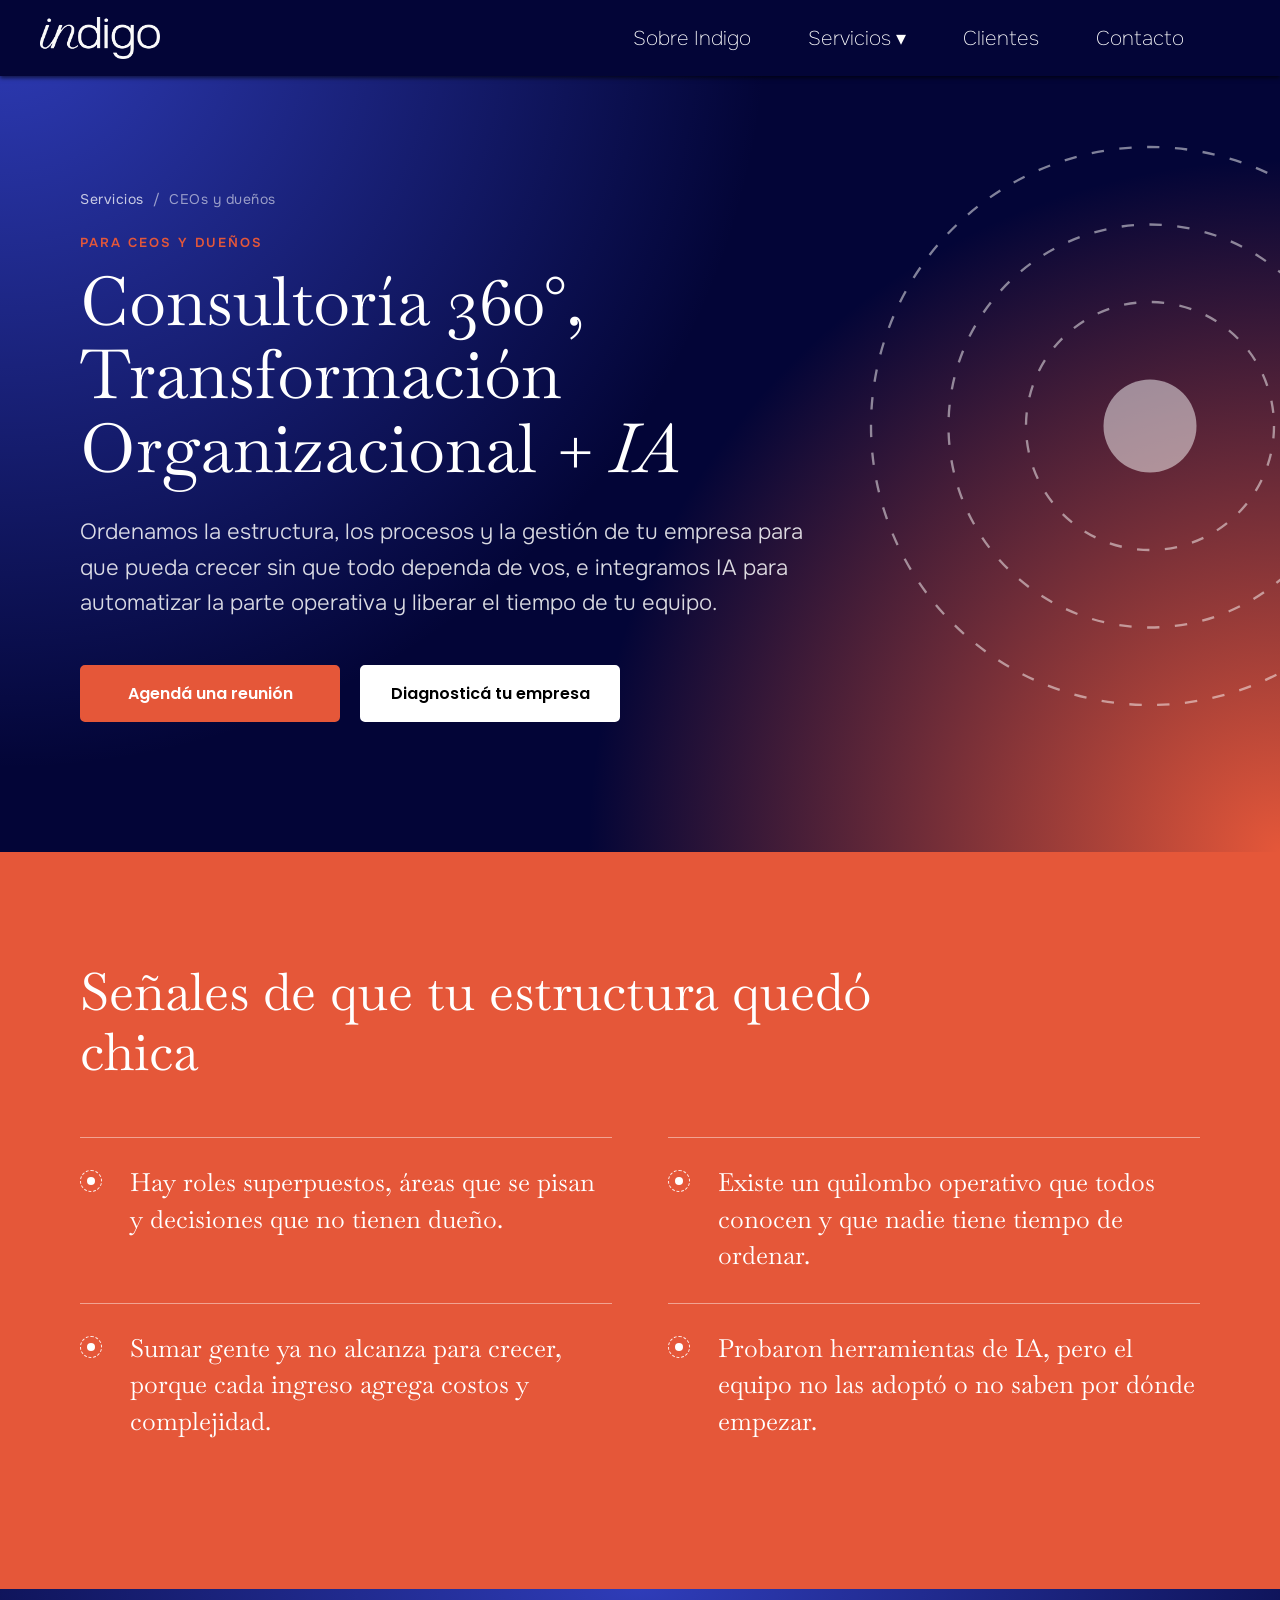
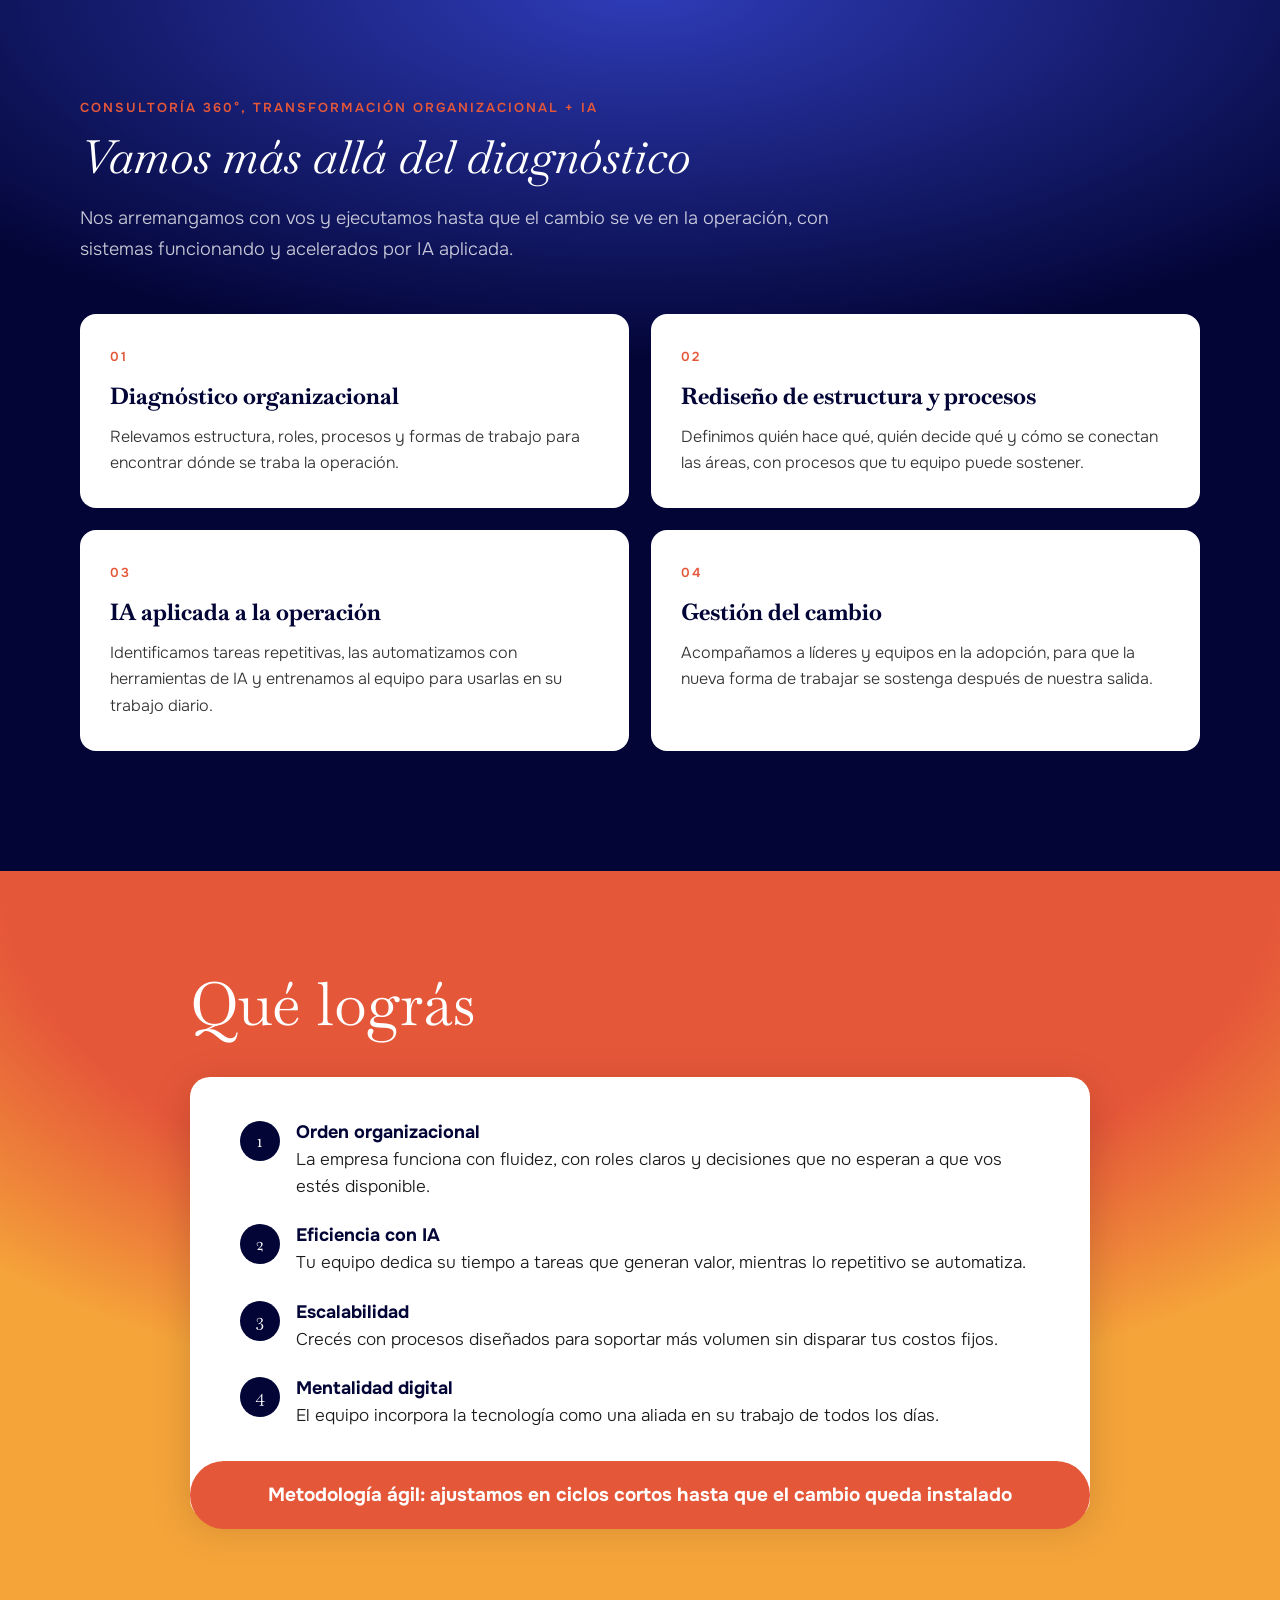
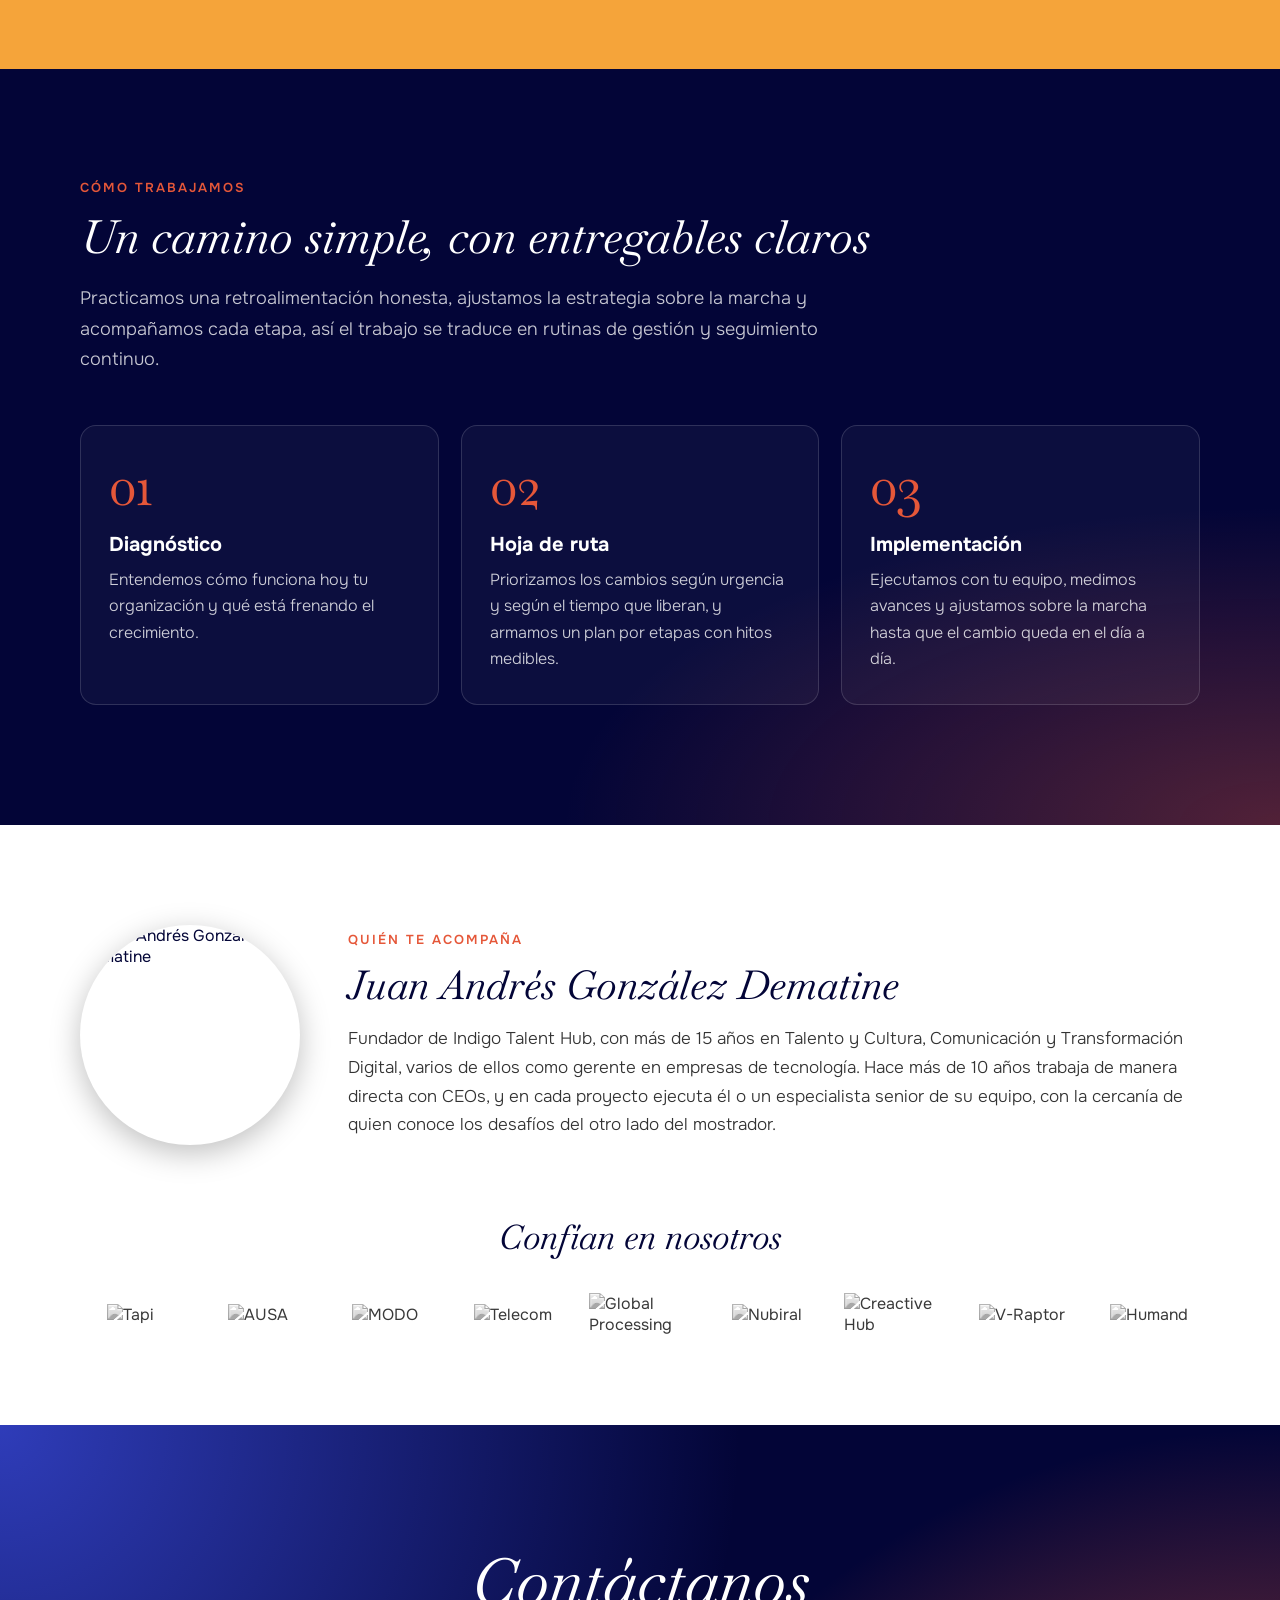
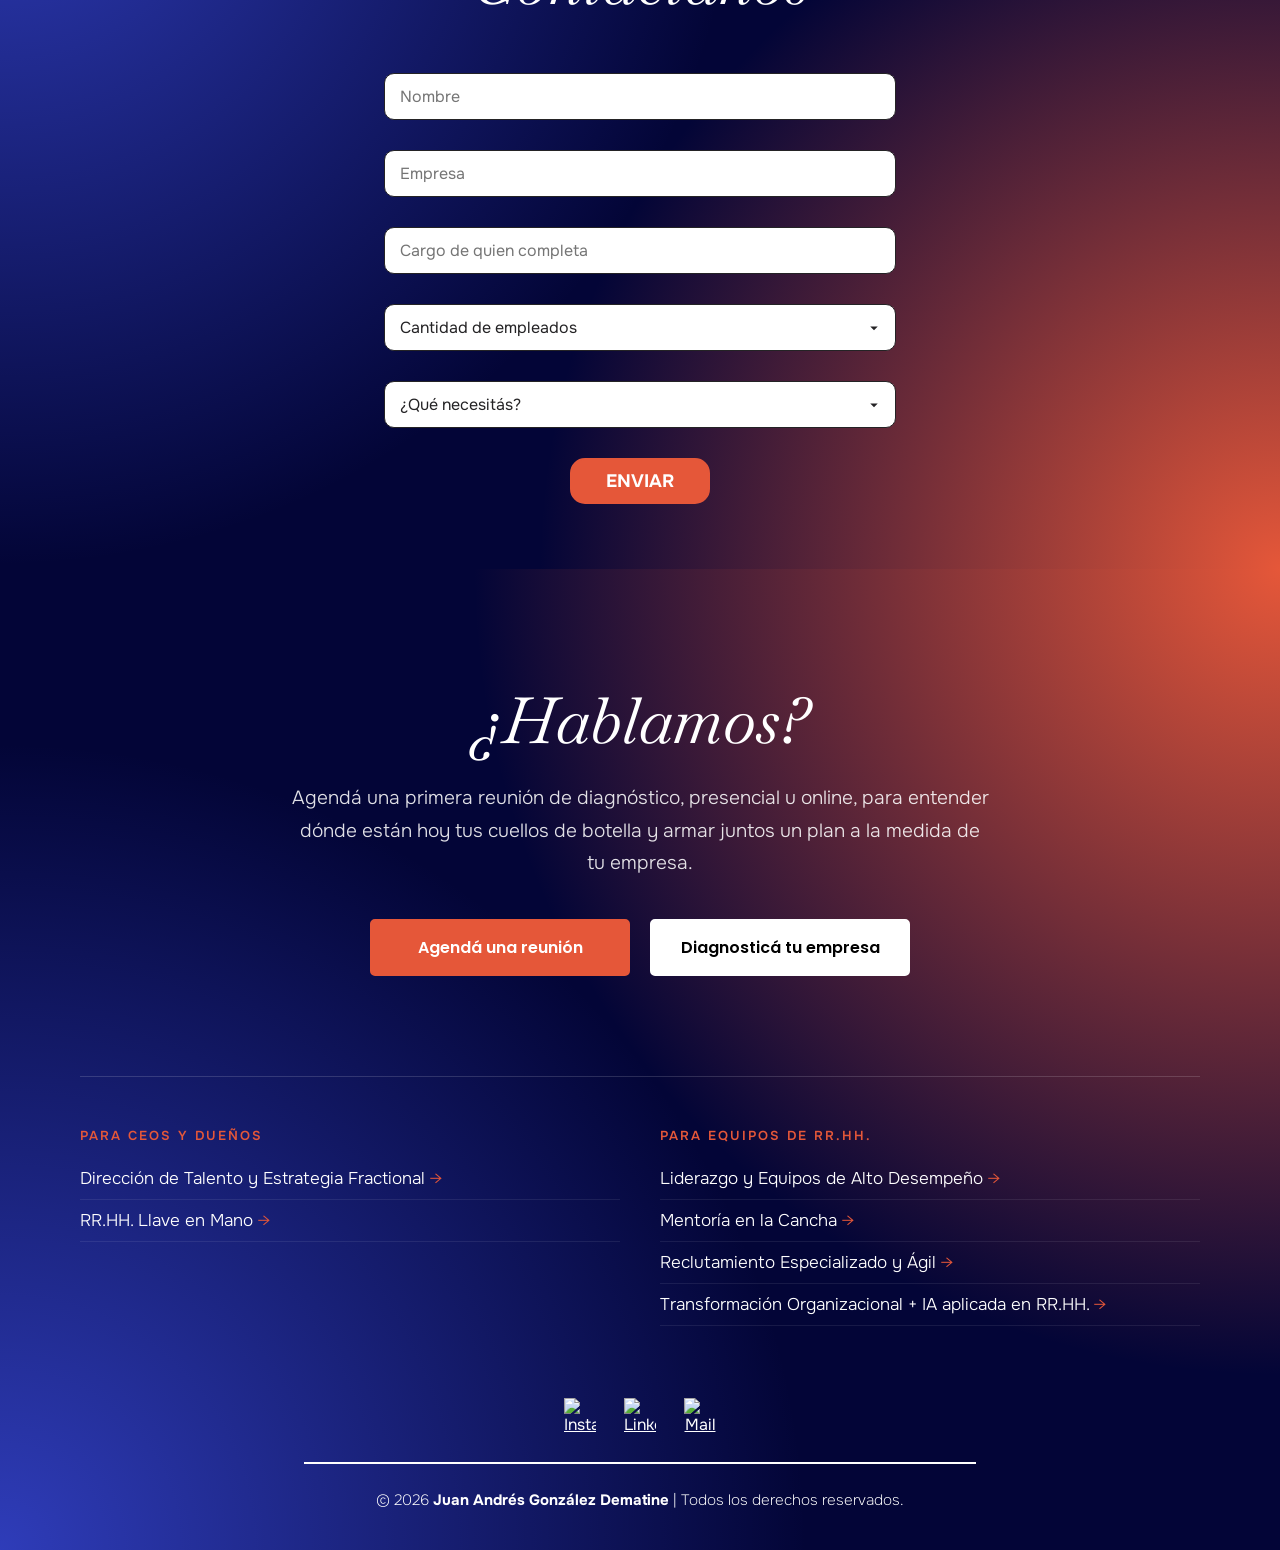
==== commit d8a9d5b1: "fixing name in form" ====
--- a/consultoria-360.html
+++ b/consultoria-360.html
@@ -540,7 +540,7 @@
 
     <input type="hidden" name="servicio" value="Consultoría 360°, Transformación Organizacional + IA" />
 
-    <input class="inputs" type="text" name="servicio" value="Nombre" placeholder="Nombre" required>
+    <input class="inputs" type="text" name="nombre" placeholder="Nombre" required>
 
     <input class="inputs" type="text" id="empresa" name="empresa" placeholder="Empresa" required>
     
